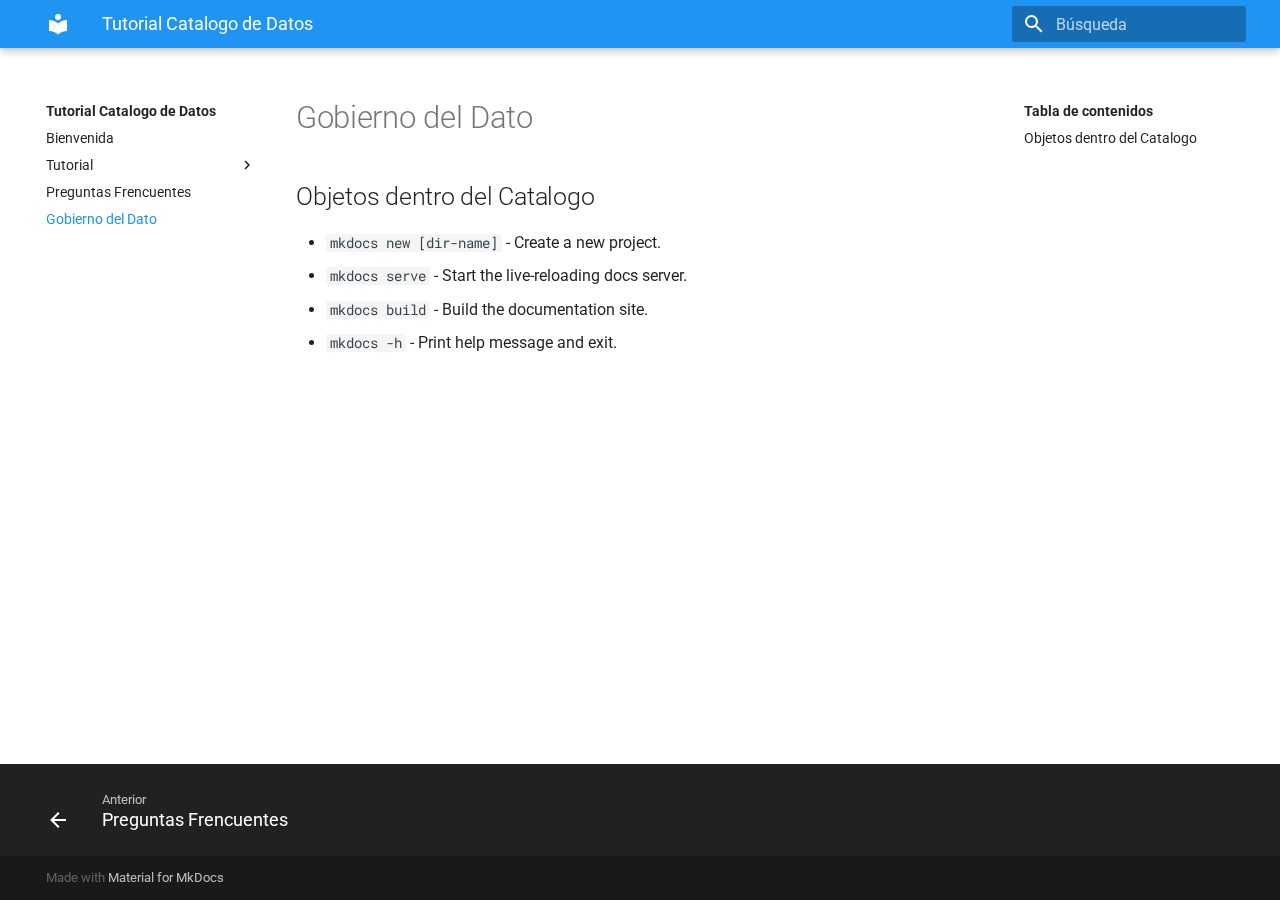
==== dgo/index.html @ dd86d736 "Add files via upload" ====
<!doctype html>
<html lang="es" class="no-js">
  <head>
    
      <meta charset="utf-8">
      <meta name="viewport" content="width=device-width,initial-scale=1">
      
      
      
      <link rel="shortcut icon" href="../assets/images/favicon.png">
      <meta name="generator" content="mkdocs-1.1, mkdocs-material-5.1.1">
    
    
      
        <title>Gobierno del Dato - Tutorial Catalogo de Datos</title>
      
    
    
      <link rel="stylesheet" href="../assets/stylesheets/main.a676eddb.min.css">
      
        <link rel="stylesheet" href="../assets/stylesheets/palette.b302131d.min.css">
      
      
        
        
        <meta name="theme-color" content="#2196f3">
      
    
    
    
      
        <link href="https://fonts.gstatic.com" rel="preconnect" crossorigin>
        <link rel="stylesheet" href="https://fonts.googleapis.com/css?family=Roboto:300,400,400i,700%7CRoboto+Mono&display=fallback">
        <style>body,input{font-family:"Roboto",-apple-system,BlinkMacSystemFont,Helvetica,Arial,sans-serif}code,kbd,pre{font-family:"Roboto Mono",SFMono-Regular,Consolas,Menlo,monospace}</style>
      
    
    
    
    
      
    
    
  </head>
  
  
    
    
    <body dir="" data-md-color-primary="blue" data-md-color-accent="blue-grey">
  
    <input class="md-toggle" data-md-toggle="drawer" type="checkbox" id="__drawer" autocomplete="off">
    <input class="md-toggle" data-md-toggle="search" type="checkbox" id="__search" autocomplete="off">
    <label class="md-overlay" for="__drawer"></label>
    <div data-md-component="skip">
      
        
        <a href="#objetos-dentro-del-catalogo" class="md-skip">
          Saltar a contenido
        </a>
      
    </div>
    <div data-md-component="announce">
      
    </div>
    
      <header class="md-header" data-md-component="header">
  <nav class="md-header-nav md-grid" aria-label="Cabecera">
    <a href=".." title="Tutorial Catalogo de Datos" class="md-header-nav__button md-logo" aria-label="Tutorial Catalogo de Datos">
      
  
  <svg xmlns="http://www.w3.org/2000/svg" viewBox="0 0 24 24"><path d="M12,8A3,3 0 0,0 15,5A3,3 0 0,0 12,2A3,3 0 0,0 9,5A3,3 0 0,0 12,8M12,11.54C9.64,9.35 6.5,8 3,8V19C6.5,19 9.64,20.35 12,22.54C14.36,20.35 17.5,19 21,19V8C17.5,8 14.36,9.35 12,11.54Z" /></svg>

    </a>
    <label class="md-header-nav__button md-icon" for="__drawer">
      <svg xmlns="http://www.w3.org/2000/svg" viewBox="0 0 24 24"><path d="M3,6H21V8H3V6M3,11H21V13H3V11M3,16H21V18H3V16Z" /></svg>
    </label>
    <div class="md-header-nav__title" data-md-component="header-title">
      
        <div class="md-header-nav__ellipsis">
          <span class="md-header-nav__topic md-ellipsis">
            Tutorial Catalogo de Datos
          </span>
          <span class="md-header-nav__topic md-ellipsis">
            
              Gobierno del Dato
            
          </span>
        </div>
      
    </div>
    
      <label class="md-header-nav__button md-icon" for="__search">
        <svg xmlns="http://www.w3.org/2000/svg" viewBox="0 0 24 24"><path d="M9.5,3A6.5,6.5 0 0,1 16,9.5C16,11.11 15.41,12.59 14.44,13.73L14.71,14H15.5L20.5,19L19,20.5L14,15.5V14.71L13.73,14.44C12.59,15.41 11.11,16 9.5,16A6.5,6.5 0 0,1 3,9.5A6.5,6.5 0 0,1 9.5,3M9.5,5C7,5 5,7 5,9.5C5,12 7,14 9.5,14C12,14 14,12 14,9.5C14,7 12,5 9.5,5Z" /></svg>
      </label>
      
<div class="md-search" data-md-component="search" role="dialog">
  <label class="md-search__overlay" for="__search"></label>
  <div class="md-search__inner" role="search">
    <form class="md-search__form" name="search">
      <input type="text" class="md-search__input" name="query" aria-label="Búsqueda" placeholder="Búsqueda" autocapitalize="off" autocorrect="off" autocomplete="off" spellcheck="false" data-md-component="search-query" data-md-state="active">
      <label class="md-search__icon md-icon" for="__search">
        <svg xmlns="http://www.w3.org/2000/svg" viewBox="0 0 24 24"><path d="M9.5,3A6.5,6.5 0 0,1 16,9.5C16,11.11 15.41,12.59 14.44,13.73L14.71,14H15.5L20.5,19L19,20.5L14,15.5V14.71L13.73,14.44C12.59,15.41 11.11,16 9.5,16A6.5,6.5 0 0,1 3,9.5A6.5,6.5 0 0,1 9.5,3M9.5,5C7,5 5,7 5,9.5C5,12 7,14 9.5,14C12,14 14,12 14,9.5C14,7 12,5 9.5,5Z" /></svg>
        <svg xmlns="http://www.w3.org/2000/svg" viewBox="0 0 24 24"><path d="M20,11V13H8L13.5,18.5L12.08,19.92L4.16,12L12.08,4.08L13.5,5.5L8,11H20Z" /></svg>
      </label>
      <button type="reset" class="md-search__icon md-icon" aria-label="Limpiar" data-md-component="search-reset" tabindex="-1">
        <svg xmlns="http://www.w3.org/2000/svg" viewBox="0 0 24 24"><path d="M19,6.41L17.59,5L12,10.59L6.41,5L5,6.41L10.59,12L5,17.59L6.41,19L12,13.41L17.59,19L19,17.59L13.41,12L19,6.41Z" /></svg>
      </button>
    </form>
    <div class="md-search__output">
      <div class="md-search__scrollwrap" data-md-scrollfix>
        <div class="md-search-result" data-md-component="search-result">
          <div class="md-search-result__meta">
            Teclee para comenzar búsqueda
          </div>
          <ol class="md-search-result__list"></ol>
        </div>
      </div>
    </div>
  </div>
</div>
    
    
  </nav>
</header>
    
    <div class="md-container" data-md-component="container">
      
        
      
      
        
      
      <main class="md-main" data-md-component="main">
        <div class="md-main__inner md-grid">
          
            
              <div class="md-sidebar md-sidebar--primary" data-md-component="navigation">
                <div class="md-sidebar__scrollwrap">
                  <div class="md-sidebar__inner">
                    <nav class="md-nav md-nav--primary" aria-label="Navegación" data-md-level="0">
  <label class="md-nav__title" for="__drawer">
    <a href=".." title="Tutorial Catalogo de Datos" class="md-nav__button md-logo" aria-label="Tutorial Catalogo de Datos">
      
  
  <svg xmlns="http://www.w3.org/2000/svg" viewBox="0 0 24 24"><path d="M12,8A3,3 0 0,0 15,5A3,3 0 0,0 12,2A3,3 0 0,0 9,5A3,3 0 0,0 12,8M12,11.54C9.64,9.35 6.5,8 3,8V19C6.5,19 9.64,20.35 12,22.54C14.36,20.35 17.5,19 21,19V8C17.5,8 14.36,9.35 12,11.54Z" /></svg>

    </a>
    Tutorial Catalogo de Datos
  </label>
  
  <ul class="md-nav__list" data-md-scrollfix>
    
      
      
      


  <li class="md-nav__item">
    <a href=".." title="Bienvenida" class="md-nav__link">
      Bienvenida
    </a>
  </li>

    
      
      
      


  <li class="md-nav__item md-nav__item--nested">
    
      <input class="md-nav__toggle md-toggle" data-md-toggle="nav-2" type="checkbox" id="nav-2">
    
    <label class="md-nav__link" for="nav-2">
      Tutorial
      <span class="md-nav__icon md-icon">
        <svg xmlns="http://www.w3.org/2000/svg" viewBox="0 0 24 24"><path d="M8.59,16.58L13.17,12L8.59,7.41L10,6L16,12L10,18L8.59,16.58Z" /></svg>
      </span>
    </label>
    <nav class="md-nav" aria-label="Tutorial" data-md-level="1">
      <label class="md-nav__title" for="nav-2">
        <span class="md-nav__icon md-icon">
          <svg xmlns="http://www.w3.org/2000/svg" viewBox="0 0 24 24"><path d="M20,11V13H8L13.5,18.5L12.08,19.92L4.16,12L12.08,4.08L13.5,5.5L8,11H20Z" /></svg>
        </span>
        Tutorial
      </label>
      <ul class="md-nav__list" data-md-scrollfix>
        
        
          
          
          


  <li class="md-nav__item">
    <a href="../tuto-firts-steps/" title="Primeros Pasos" class="md-nav__link">
      Primeros Pasos
    </a>
  </li>

        
          
          
          


  <li class="md-nav__item">
    <a href="../tuto-searchs/" title="Busqueda" class="md-nav__link">
      Busqueda
    </a>
  </li>

        
          
          
          


  <li class="md-nav__item">
    <a href="../tuto-facets/" title="Objetos" class="md-nav__link">
      Objetos
    </a>
  </li>

        
      </ul>
    </nav>
  </li>

    
      
      
      


  <li class="md-nav__item">
    <a href="../faqs/" title="Preguntas Frencuentes" class="md-nav__link">
      Preguntas Frencuentes
    </a>
  </li>

    
      
      
      

  


  <li class="md-nav__item md-nav__item--active">
    
    <input class="md-nav__toggle md-toggle" data-md-toggle="toc" type="checkbox" id="__toc">
    
    
      <label class="md-nav__link md-nav__link--active" for="__toc">
        Gobierno del Dato
        <span class="md-nav__icon md-icon">
          <svg xmlns="http://www.w3.org/2000/svg" viewBox="0 0 24 24"><path d="M3,9H17V7H3V9M3,13H17V11H3V13M3,17H17V15H3V17M19,17H21V15H19V17M19,7V9H21V7H19M19,13H21V11H19V13Z" /></svg>
        </span>
      </label>
    
    <a href="./" title="Gobierno del Dato" class="md-nav__link md-nav__link--active">
      Gobierno del Dato
    </a>
    
      
<nav class="md-nav md-nav--secondary" aria-label="Tabla de contenidos">
  
  
  
    <label class="md-nav__title" for="__toc">
      <span class="md-nav__icon md-icon">
        <svg xmlns="http://www.w3.org/2000/svg" viewBox="0 0 24 24"><path d="M20,11V13H8L13.5,18.5L12.08,19.92L4.16,12L12.08,4.08L13.5,5.5L8,11H20Z" /></svg>
      </span>
      Tabla de contenidos
    </label>
    <ul class="md-nav__list" data-md-scrollfix>
      
        <li class="md-nav__item">
  <a href="#objetos-dentro-del-catalogo" class="md-nav__link">
    Objetos dentro del Catalogo
  </a>
  
</li>
      
    </ul>
  
</nav>
    
  </li>

    
  </ul>
</nav>
                  </div>
                </div>
              </div>
            
            
              <div class="md-sidebar md-sidebar--secondary" data-md-component="toc">
                <div class="md-sidebar__scrollwrap">
                  <div class="md-sidebar__inner">
                    
<nav class="md-nav md-nav--secondary" aria-label="Tabla de contenidos">
  
  
  
    <label class="md-nav__title" for="__toc">
      <span class="md-nav__icon md-icon">
        <svg xmlns="http://www.w3.org/2000/svg" viewBox="0 0 24 24"><path d="M20,11V13H8L13.5,18.5L12.08,19.92L4.16,12L12.08,4.08L13.5,5.5L8,11H20Z" /></svg>
      </span>
      Tabla de contenidos
    </label>
    <ul class="md-nav__list" data-md-scrollfix>
      
        <li class="md-nav__item">
  <a href="#objetos-dentro-del-catalogo" class="md-nav__link">
    Objetos dentro del Catalogo
  </a>
  
</li>
      
    </ul>
  
</nav>
                  </div>
                </div>
              </div>
            
          
          <div class="md-content">
            <article class="md-content__inner md-typeset">
              
                
                
                  
                
                
                  <h1>Gobierno del Dato</h1>
                
                <h2 id="objetos-dentro-del-catalogo">Objetos dentro del Catalogo</h2>
<ul>
<li><code>mkdocs new [dir-name]</code> - Create a new project.</li>
<li><code>mkdocs serve</code> - Start the live-reloading docs server.</li>
<li><code>mkdocs build</code> - Build the documentation site.</li>
<li><code>mkdocs -h</code> - Print help message and exit.</li>
</ul>
                
              
              
                


              
            </article>
          </div>
        </div>
      </main>
      
        
<footer class="md-footer">
  
    <div class="md-footer-nav">
      <nav class="md-footer-nav__inner md-grid" aria-label="Pie">
        
          <a href="../faqs/" title="Preguntas Frencuentes" class="md-footer-nav__link md-footer-nav__link--prev" rel="prev">
            <div class="md-footer-nav__button md-icon">
              <svg xmlns="http://www.w3.org/2000/svg" viewBox="0 0 24 24"><path d="M20,11V13H8L13.5,18.5L12.08,19.92L4.16,12L12.08,4.08L13.5,5.5L8,11H20Z" /></svg>
            </div>
            <div class="md-footer-nav__title">
              <div class="md-ellipsis">
                <span class="md-footer-nav__direction">
                  Anterior
                </span>
                Preguntas Frencuentes
              </div>
            </div>
          </a>
        
        
      </nav>
    </div>
  
  <div class="md-footer-meta md-typeset">
    <div class="md-footer-meta__inner md-grid">
      <div class="md-footer-copyright">
        
        Made with
        <a href="https://squidfunk.github.io/mkdocs-material/" target="_blank" rel="noopener">
          Material for MkDocs
        </a>
      </div>
      
    </div>
  </div>
</footer>
      
    </div>
    
      <script src="../assets/javascripts/vendor.c51dfa35.min.js"></script>
      <script src="../assets/javascripts/bundle.eaaa3931.min.js"></script><script id="__lang" type="application/json">{"clipboard.copy": "Copiar al portapapeles", "clipboard.copied": "Copiado al portapapeles", "search.config.lang": "es", "search.config.pipeline": "", "search.config.separator": "", "search.result.placeholder": "Teclee para comenzar b\u00fasqueda", "search.result.none": "No se encontraron documentos", "search.result.one": "1 documento encontrado", "search.result.other": "# documentos encontrados"}</script>
      
      <script>
        app = initialize({
          base: "..",
          features: [],
          search: Object.assign({
            worker: "../assets/javascripts/worker/search.58d22e8e.min.js"
          }, typeof search !== "undefined" && search)
        })
      </script>
      
    
  </body>
</html>
---- assets/stylesheets/main.a676eddb.min.css ----
html{box-sizing:border-box}*,*::before,*::after{box-sizing:inherit}html{-webkit-text-size-adjust:none;-moz-text-size-adjust:none;-ms-text-size-adjust:none;text-size-adjust:none}body{margin:0}hr{box-sizing:content-box;overflow:visible}a,button,label,input{-webkit-tap-highlight-color:transparent}a{color:inherit;text-decoration:none}small{font-size:80%}sub,sup{position:relative;font-size:80%;line-height:0;vertical-align:baseline}sub{bottom:-0.25em}sup{top:-0.5em}img{border-style:none}table{border-collapse:separate;border-spacing:0}td,th{font-weight:normal;vertical-align:top}button{margin:0;padding:0;font-size:inherit;background:transparent;border:0}input{border:0;outline:0}:root{--md-default-fg-color: hsla(0, 0%, 0%, 0.87);--md-default-fg-color--light: hsla(0, 0%, 0%, 0.54);--md-default-fg-color--lighter: hsla(0, 0%, 0%, 0.26);--md-default-fg-color--lightest: hsla(0, 0%, 0%, 0.07);--md-default-bg-color: hsla(0, 0%, 100%, 1);--md-default-bg-color--light: hsla(0, 0%, 100%, 0.7);--md-default-bg-color--lighter: hsla(0, 0%, 100%, 0.3);--md-default-bg-color--lightest: hsla(0, 0%, 100%, 0.12);--md-primary-fg-color: hsla(231deg, 48%, 48%, 1);--md-primary-fg-color--light: hsla(230deg, 44%, 64%, 1);--md-primary-fg-color--dark: hsla(232deg, 54%, 41%, 1);--md-primary-bg-color: var(--md-default-bg-color);--md-primary-bg-color--light: var(--md-default-bg-color--light);--md-accent-fg-color: hsla(231deg, 99%, 66%, 1);--md-accent-fg-color--transparent: hsla(231deg, 99%, 66%, 0.1);--md-accent-bg-color: var(--md-default-bg-color);--md-accent-bg-color--light: var(--md-default-bg-color--light);--md-code-bg-color: hsla(0, 0%, 96%, 1);--md-code-fg-color: hsla(200, 18%, 26%, 1)}.md-icon svg{display:block;width:1.2rem;height:1.2rem;margin:0 auto;fill:currentColor}body{-webkit-font-smoothing:antialiased;-moz-osx-font-smoothing:grayscale}body,input{color:var(--md-default-fg-color);-webkit-font-feature-settings:"kern","liga";font-feature-settings:"kern","liga";font-family:-apple-system,BlinkMacSystemFont,Helvetica,Arial,sans-serif}code,pre,kbd{color:var(--md-default-fg-color);-webkit-font-feature-settings:"kern";font-feature-settings:"kern";font-family:SFMono-Regular,Consolas,Menlo,monospace}.md-typeset{font-size:.8rem;line-height:1.6;-webkit-print-color-adjust:exact;color-adjust:exact}.md-typeset p,.md-typeset ul,.md-typeset ol,.md-typeset blockquote{margin:1em 0}.md-typeset h1{margin:0 0 2rem;color:var(--md-default-fg-color--light);font-weight:300;font-size:1.5625rem;line-height:1.3;letter-spacing:-0.01em}.md-typeset h2{margin:2rem 0 .8rem;font-weight:300;font-size:1.25rem;line-height:1.4;letter-spacing:-0.01em}.md-typeset h3{margin:1.6rem 0 .8rem;font-weight:400;font-size:1rem;line-height:1.5;letter-spacing:-0.01em}.md-typeset h2+h3{margin-top:.8rem}.md-typeset h4{margin:.8rem 0;font-weight:700;font-size:.8rem;letter-spacing:-0.01em}.md-typeset h5,.md-typeset h6{margin:.8rem 0;color:var(--md-default-fg-color--light);font-weight:700;font-size:.64rem;letter-spacing:-0.01em}.md-typeset h5{text-transform:uppercase}.md-typeset hr{margin:1.5em 0;border-bottom:.05rem dotted var(--md-default-fg-color--lighter)}.md-typeset a{color:var(--md-primary-fg-color);word-break:break-word}.md-typeset a,.md-typeset a::before{transition:color 125ms}.md-typeset a:focus,.md-typeset a:hover{color:var(--md-accent-fg-color)}.md-typeset code,.md-typeset pre,.md-typeset kbd{color:var(--md-code-fg-color);direction:ltr}.md-typeset code{padding:0 .2941176471em;font-size:.85em;word-break:break-word;background-color:var(--md-code-bg-color);border-radius:.1rem;-webkit-box-decoration-break:clone;box-decoration-break:clone}.md-typeset h1 code,.md-typeset h2 code,.md-typeset h3 code,.md-typeset h4 code,.md-typeset h5 code,.md-typeset h6 code{margin:initial;padding:initial;background-color:transparent;box-shadow:none}.md-typeset a>code{color:currentColor}.md-typeset pre{position:relative;margin:1em 0;line-height:1.4}.md-typeset pre>code{display:block;margin:0;padding:.525rem 1.1764705882em;overflow:auto;word-break:normal;box-shadow:none;-webkit-box-decoration-break:slice;box-decoration-break:slice;touch-action:auto}.md-typeset pre>code::-webkit-scrollbar{width:.2rem;height:.2rem}.md-typeset pre>code::-webkit-scrollbar-thumb{background-color:var(--md-default-fg-color--lighter)}.md-typeset pre>code::-webkit-scrollbar-thumb:hover{background-color:var(--md-accent-fg-color)}.md-typeset kbd{display:inline-block;padding:0 .6666666667em;font-size:.75em;line-height:1.5;vertical-align:text-top;word-break:break-word;border-radius:.1rem;box-shadow:0 .1rem 0 .05rem var(--md-default-fg-color--lighter),0 .1rem 0 var(--md-default-fg-color--lighter),inset 0 -0.1rem .2rem var(--md-default-bg-color)}.md-typeset mark{padding:0 .25em;word-break:break-word;background-color:rgba(255,235,59,.5);border-radius:.1rem;-webkit-box-decoration-break:clone;box-decoration-break:clone}.md-typeset abbr{text-decoration:none;border-bottom:.05rem dotted var(--md-default-fg-color--light);cursor:help}.md-typeset small{opacity:.75}.md-typeset sup,.md-typeset sub{margin-left:.078125em}[dir=rtl] .md-typeset sup,[dir=rtl] .md-typeset sub{margin-right:.078125em;margin-left:initial}.md-typeset blockquote{padding-left:.6rem;color:var(--md-default-fg-color--light);border-left:.2rem solid var(--md-default-fg-color--lighter)}[dir=rtl] .md-typeset blockquote{padding-right:.6rem;padding-left:initial;border-right:.2rem solid var(--md-default-fg-color--lighter);border-left:initial}.md-typeset ul{list-style-type:disc}.md-typeset ul,.md-typeset ol{margin-left:.625em;padding:0}[dir=rtl] .md-typeset ul,[dir=rtl] .md-typeset ol{margin-right:.625em;margin-left:initial}.md-typeset ul ol,.md-typeset ol ol{list-style-type:lower-alpha}.md-typeset ul ol ol,.md-typeset ol ol ol{list-style-type:lower-roman}.md-typeset ul li,.md-typeset ol li{margin-bottom:.5em;margin-left:1.25em}[dir=rtl] .md-typeset ul li,[dir=rtl] .md-typeset ol li{margin-right:1.25em;margin-left:initial}.md-typeset ul li p,.md-typeset ul li blockquote,.md-typeset ol li p,.md-typeset ol li blockquote{margin:.5em 0}.md-typeset ul li:last-child,.md-typeset ol li:last-child{margin-bottom:0}.md-typeset ul li ul,.md-typeset ul li ol,.md-typeset ol li ul,.md-typeset ol li ol{margin:.5em 0 .5em .625em}[dir=rtl] .md-typeset ul li ul,[dir=rtl] .md-typeset ul li ol,[dir=rtl] .md-typeset ol li ul,[dir=rtl] .md-typeset ol li ol{margin-right:.625em;margin-left:initial}.md-typeset dd{margin:1em 0 1em 1.875em}[dir=rtl] .md-typeset dd{margin-right:1.875em;margin-left:initial}.md-typeset iframe,.md-typeset img,.md-typeset svg{max-width:100%}.md-typeset table:not([class]){display:inline-block;max-width:100%;overflow:auto;font-size:.64rem;background:var(--md-default-bg-color);border-radius:.1rem;box-shadow:0 .2rem .5rem rgba(0,0,0,.05),0 0 .05rem rgba(0,0,0,.1);touch-action:auto}.md-typeset table:not([class])+*{margin-top:1.5em}.md-typeset table:not([class]) th:not([align]),.md-typeset table:not([class]) td:not([align]){text-align:left}[dir=rtl] .md-typeset table:not([class]) th:not([align]),[dir=rtl] .md-typeset table:not([class]) td:not([align]){text-align:right}.md-typeset table:not([class]) th{min-width:5rem;padding:.6rem .8rem;color:var(--md-default-bg-color);vertical-align:top;background-color:var(--md-default-fg-color--light)}.md-typeset table:not([class]) td{padding:.6rem .8rem;vertical-align:top;border-top:.05rem solid var(--md-default-fg-color--lightest)}.md-typeset table:not([class]) tr{transition:background-color 125ms}.md-typeset table:not([class]) tr:hover{background-color:rgba(0,0,0,.035);box-shadow:0 .05rem 0 var(--md-default-bg-color) inset}.md-typeset table:not([class]) tr:first-child td{border-top:0}.md-typeset table:not([class]) a{word-break:normal}.md-typeset__scrollwrap{margin:1em -0.8rem;overflow-x:auto;touch-action:auto}.md-typeset__table{display:inline-block;margin-bottom:.5em;padding:0 .8rem}.md-typeset__table table{display:table;width:100%;margin:0;overflow:hidden}html{height:100%;overflow-x:hidden;font-size:125%;background-color:var(--md-default-bg-color)}body{position:relative;display:flex;flex-direction:column;width:100%;min-height:100%;font-size:.5rem}hr{display:block;height:.05rem;padding:0;border:0}.md-grid{max-width:61rem;margin-right:auto;margin-left:auto}.md-container{display:flex;flex-direction:column;flex-grow:1}.md-main{flex-grow:1}.md-main__inner{height:100%;margin-top:1.5rem}.md-ellipsis{display:block;overflow:hidden;white-space:nowrap;text-overflow:ellipsis}.md-toggle{display:none}.md-overlay{position:fixed;top:0;z-index:3;width:0;height:0;background-color:var(--md-default-fg-color--light);opacity:0;transition:width 0ms 250ms,height 0ms 250ms,opacity 250ms}.md-skip{position:fixed;z-index:-1;margin:.5rem;padding:.3rem .5rem;color:var(--md-default-bg-color);font-size:.64rem;background-color:var(--md-default-fg-color);border-radius:.1rem;transform:translateY(0.4rem);opacity:0}.md-skip:focus{z-index:10;transform:translateY(0);opacity:1;transition:transform 250ms cubic-bezier(0.4, 0, 0.2, 1),opacity 175ms 75ms}@page{margin:25mm}.md-announce{overflow:auto;background-color:var(--md-default-fg-color)}.md-announce__inner{margin:.6rem auto;padding:0 .8rem;color:var(--md-default-bg-color);font-size:.7rem}.md-typeset .md-button{display:inline-block;padding:.625em 2em;color:var(--md-primary-fg-color);font-weight:700;border:.1rem solid currentColor;border-radius:.1rem;transition:color 125ms,background-color 125ms,border-color 125ms}.md-typeset .md-button--primary{color:var(--md-primary-bg-color);background-color:var(--md-primary-fg-color);border-color:var(--md-primary-fg-color)}.md-typeset .md-button:focus,.md-typeset .md-button:hover{color:var(--md-accent-bg-color);background-color:var(--md-accent-fg-color);border-color:var(--md-accent-fg-color)}.md-clipboard{position:absolute;top:.4rem;right:.5em;z-index:1;width:1.5em;height:1.5em;color:var(--md-default-fg-color--lightest);border-radius:.1rem;cursor:pointer;transition:color 125ms}.md-clipboard svg{width:1.125em;height:1.125em}pre:hover .md-clipboard{color:var(--md-default-fg-color--light)}pre .md-clipboard:focus,pre .md-clipboard:hover{color:var(--md-accent-fg-color)}.md-content__inner{margin:0 .8rem 1.2rem;padding-top:.6rem}.md-content__inner::before{display:block;height:.4rem;content:""}.md-content__inner>:last-child{margin-bottom:0}.md-content__button{float:right;margin:.4rem 0;margin-left:.4rem;padding:0}[dir=rtl] .md-content__button{float:left;margin-right:.4rem;margin-left:initial}[dir=rtl] .md-content__button svg{transform:scaleX(-1)}.md-typeset .md-content__button{color:var(--md-default-fg-color--lighter)}.md-content__button svg{display:inline;vertical-align:top}.md-dialog{box-shadow:0 2px 2px 0 rgba(0,0,0,.14),0 1px 5px 0 rgba(0,0,0,.12),0 3px 1px -2px rgba(0,0,0,.2);position:fixed;right:.8rem;bottom:.8rem;left:initial;z-index:2;display:block;min-width:11.1rem;padding:.4rem .6rem;color:var(--md-default-bg-color);font-size:.7rem;background:var(--md-default-fg-color);border:none;border-radius:.1rem;transform:translateY(100%);opacity:0;transition:transform 0ms 400ms,opacity 400ms}[dir=rtl] .md-dialog{right:initial;left:.8rem}.md-dialog[data-md-state=open]{transform:translateY(0);opacity:1;transition:transform 400ms cubic-bezier(0.075, 0.85, 0.175, 1),opacity 400ms}.md-header{position:-webkit-sticky;position:sticky;top:0;right:0;left:0;z-index:2;height:2.4rem;color:var(--md-primary-bg-color);background-color:var(--md-primary-fg-color);box-shadow:0 0 .2rem rgba(0,0,0,0),0 .2rem .4rem rgba(0,0,0,0);transition:color 250ms,background-color 250ms}.no-js .md-header{box-shadow:none;transition:none}.md-header[data-md-state=shadow]{box-shadow:0 0 .2rem rgba(0,0,0,.1),0 .2rem .4rem rgba(0,0,0,.2);transition:color 250ms,background-color 250ms,box-shadow 250ms}.md-header-nav{display:flex;padding:0 .2rem}.md-header-nav__button{position:relative;z-index:1;margin:.2rem;padding:.4rem;cursor:pointer;transition:opacity 250ms}[dir=rtl] .md-header-nav__button svg{transform:scaleX(-1)}.md-header-nav__button:focus,.md-header-nav__button:hover{opacity:.7}.md-header-nav__button.md-logo{margin:.2rem;padding:.4rem}.md-header-nav__button.md-logo img,.md-header-nav__button.md-logo svg{display:block;width:1.2rem;height:1.2rem;fill:currentColor}.no-js .md-header-nav__button[for=__search]{display:none}.md-header-nav__topic{position:absolute;width:100%;transition:transform 400ms cubic-bezier(0.1, 0.7, 0.1, 1),opacity 150ms}.md-header-nav__topic+.md-header-nav__topic{z-index:-1;transform:translateX(1.25rem);opacity:0;transition:transform 400ms cubic-bezier(1, 0.7, 0.1, 0.1),opacity 150ms;pointer-events:none}[dir=rtl] .md-header-nav__topic+.md-header-nav__topic{transform:translateX(-1.25rem)}.no-js .md-header-nav__topic{position:initial}.no-js .md-header-nav__topic+.md-header-nav__topic{display:none}.md-header-nav__title{flex-grow:1;padding:0 1rem;font-size:.9rem;line-height:2.4rem}.md-header-nav__title[data-md-state=active] .md-header-nav__topic{z-index:-1;transform:translateX(-1.25rem);opacity:0;transition:transform 400ms cubic-bezier(1, 0.7, 0.1, 0.1),opacity 150ms;pointer-events:none}[dir=rtl] .md-header-nav__title[data-md-state=active] .md-header-nav__topic{transform:translateX(1.25rem)}.md-header-nav__title[data-md-state=active] .md-header-nav__topic+.md-header-nav__topic{z-index:0;transform:translateX(0);opacity:1;transition:transform 400ms cubic-bezier(0.1, 0.7, 0.1, 1),opacity 150ms;pointer-events:initial}.md-header-nav__title>.md-header-nav__ellipsis{position:relative;width:100%;height:100%}.md-header-nav__source{display:none}.md-hero{overflow:hidden;color:var(--md-primary-bg-color);font-size:1rem;background-color:var(--md-primary-fg-color);transition:background 250ms}.md-hero__inner{margin-top:1rem;padding:.8rem .8rem .4rem;transition:transform 400ms cubic-bezier(0.1, 0.7, 0.1, 1),opacity 250ms;transition-delay:100ms}[data-md-state=hidden] .md-hero__inner{transform:translateY(0.625rem);opacity:0;transition:transform 0ms 400ms,opacity 100ms 0ms;pointer-events:none}.md-hero--expand .md-hero__inner{margin-bottom:1.2rem}.md-footer{color:var(--md-default-bg-color);background-color:var(--md-default-fg-color)}.md-footer-nav__inner{padding:.2rem;overflow:auto}.md-footer-nav__link{display:flex;padding-top:1.4rem;padding-bottom:.4rem;transition:opacity 250ms}.md-footer-nav__link:focus,.md-footer-nav__link:hover{opacity:.7}.md-footer-nav__link--prev{float:left;width:25%}[dir=rtl] .md-footer-nav__link--prev{float:right}[dir=rtl] .md-footer-nav__link--prev svg{transform:scaleX(-1)}.md-footer-nav__link--next{float:right;width:75%;text-align:right}[dir=rtl] .md-footer-nav__link--next{float:left;text-align:left}[dir=rtl] .md-footer-nav__link--next svg{transform:scaleX(-1)}.md-footer-nav__title{position:relative;flex-grow:1;max-width:calc(100% - 2.4rem);padding:0 1rem;font-size:.9rem;line-height:2.4rem}.md-footer-nav__button{margin:.2rem;padding:.4rem}.md-footer-nav__direction{position:absolute;right:0;left:0;margin-top:-1rem;padding:0 1rem;color:var(--md-default-bg-color--light);font-size:.64rem}.md-footer-meta{background-color:var(--md-default-fg-color--lighter)}.md-footer-meta__inner{display:flex;flex-wrap:wrap;justify-content:space-between;padding:.2rem}html .md-footer-meta.md-typeset a{color:var(--md-default-bg-color--light)}html .md-footer-meta.md-typeset a:focus,html .md-footer-meta.md-typeset a:hover{color:var(--md-default-bg-color)}.md-footer-copyright{width:100%;margin:auto .6rem;padding:.4rem 0;color:var(--md-default-bg-color--lighter);font-size:.64rem}.md-footer-copyright__highlight{color:var(--md-default-bg-color--light)}.md-footer-social{margin:0 .4rem;padding:.2rem 0 .6rem}.md-footer-social__link{display:inline-block;width:1.6rem;height:1.6rem;text-align:center}.md-footer-social__link::before{line-height:1.9}.md-footer-social__link svg{max-height:.8rem;vertical-align:-25%;fill:currentColor}.md-nav{font-size:.7rem;line-height:1.3}.md-nav__title{display:block;padding:0 .6rem;overflow:hidden;font-weight:700;text-overflow:ellipsis}.md-nav__title .md-nav__button{display:none}.md-nav__title .md-nav__button img{width:100%;height:auto}.md-nav__title .md-nav__button.md-logo img,.md-nav__title .md-nav__button.md-logo svg{display:block;width:2.4rem;height:2.4rem}.md-nav__title .md-nav__button.md-logo svg{fill:currentColor}.md-nav__list{margin:0;padding:0;list-style:none}.md-nav__item{padding:0 .6rem}.md-nav__item:last-child{padding-bottom:.6rem}.md-nav__item .md-nav__item{padding-right:0}[dir=rtl] .md-nav__item .md-nav__item{padding-right:.6rem;padding-left:0}.md-nav__item .md-nav__item:last-child{padding-bottom:0}.md-nav__link{display:block;margin-top:.625em;overflow:hidden;text-overflow:ellipsis;cursor:pointer;transition:color 125ms;scroll-snap-align:start}html .md-nav__link[for=__toc]{display:none}html .md-nav__link[for=__toc]~.md-nav{display:none}.md-nav__link[data-md-state=blur]{color:var(--md-default-fg-color--light)}.md-nav__item .md-nav__link--active{color:var(--md-primary-fg-color)}.md-nav__item--nested>.md-nav__link{color:inherit}.md-nav__link:focus,.md-nav__link:hover{color:var(--md-accent-fg-color)}.md-nav__source{display:none}.md-search{position:relative}.no-js .md-search{display:none}.md-search__overlay{z-index:1;opacity:0}.md-search__inner{-webkit-backface-visibility:hidden;backface-visibility:hidden}.md-search__form{position:relative}.md-search__input{position:relative;z-index:2;padding:0 2.2rem 0 3.6rem;text-overflow:ellipsis}[dir=rtl] .md-search__input{padding:0 3.6rem 0 2.2rem}.md-search__input::-webkit-input-placeholder{-webkit-transition:color 250ms;transition:color 250ms}.md-search__input::-moz-placeholder{-moz-transition:color 250ms;transition:color 250ms}.md-search__input::-ms-input-placeholder{-ms-transition:color 250ms;transition:color 250ms}.md-search__input::placeholder{transition:color 250ms}.md-search__input::-webkit-input-placeholder{color:var(--md-default-fg-color--light)}.md-search__input::-moz-placeholder{color:var(--md-default-fg-color--light)}.md-search__input::-ms-input-placeholder{color:var(--md-default-fg-color--light)}.md-search__input~.md-search__icon,.md-search__input::placeholder{color:var(--md-default-fg-color--light)}.md-search__input::-ms-clear{display:none}.md-search__icon{position:absolute;z-index:2;width:1.2rem;height:1.2rem;cursor:pointer;transition:color 250ms,opacity 250ms}.md-search__icon:hover{opacity:.7}.md-search__icon[for=__search]{top:.3rem;left:.5rem}[dir=rtl] .md-search__icon[for=__search]{right:.5rem;left:initial}[dir=rtl] .md-search__icon[for=__search] svg{transform:scaleX(-1)}.md-search__icon[type=reset]{top:.3rem;right:.5rem;transform:scale(0.75);opacity:0;transition:transform 150ms cubic-bezier(0.1, 0.7, 0.1, 1),opacity 150ms;pointer-events:none}[dir=rtl] .md-search__icon[type=reset]{right:initial;left:.5rem}[data-md-toggle=search]:checked~.md-header .md-search__input:not(:placeholder-shown)~.md-search__icon[type=reset]{transform:scale(1);opacity:1;pointer-events:initial}[data-md-toggle=search]:checked~.md-header .md-search__input:not(:placeholder-shown)~.md-search__icon[type=reset]:hover{opacity:.7}.md-search__output{position:absolute;z-index:1;width:100%;overflow:hidden;border-radius:0 0 .1rem .1rem}.md-search__scrollwrap{height:100%;overflow-y:auto;background-color:var(--md-default-bg-color);box-shadow:inset 0 .05rem 0 var(--md-default-fg-color--lightest);-webkit-backface-visibility:hidden;backface-visibility:hidden;-webkit-scroll-snap-type:y mandatory;-ms-scroll-snap-type:y mandatory;scroll-snap-type:y mandatory;touch-action:pan-y}.md-search-result{color:var(--md-default-fg-color);word-break:break-word}.md-search-result__meta{padding:0 .8rem;color:var(--md-default-fg-color--light);font-size:.64rem;line-height:1.8rem;background-color:var(--md-default-fg-color--lightest);scroll-snap-align:start}.md-search-result__list{margin:0;padding:0;list-style:none;border-top:.05rem solid var(--md-default-fg-color--lightest)}.md-search-result__item{box-shadow:0 -0.05rem 0 var(--md-default-fg-color--lightest)}.md-search-result__link{display:block;outline:0;transition:background 250ms;scroll-snap-align:start}.md-search-result__link:focus,.md-search-result__link:hover{background-color:var(--md-accent-fg-color--transparent)}.md-search-result__link:focus .md-search-result__article::before,.md-search-result__link:hover .md-search-result__article::before{opacity:.7}.md-search-result__link:last-child .md-search-result__teaser{margin-bottom:.6rem}.md-search-result__article{position:relative;padding:0 .8rem;overflow:auto}.md-search-result__article--document .md-search-result__title{margin:.55rem 0;font-weight:400;font-size:.8rem;line-height:1.4}.md-search-result__icon{position:absolute;left:0;margin:.1rem;padding:.4rem;color:var(--md-default-fg-color--light)}[dir=rtl] .md-search-result__icon{right:0;left:initial}[dir=rtl] .md-search-result__icon svg{transform:scaleX(-1)}.md-search-result__title{margin:.5em 0;font-weight:700;font-size:.64rem;line-height:1.4}.md-search-result__teaser{display:-webkit-box;max-height:1.65rem;margin:.5em 0;overflow:hidden;color:var(--md-default-fg-color--light);font-size:.64rem;line-height:1.4;text-overflow:ellipsis;-webkit-box-orient:vertical;-webkit-line-clamp:2}.md-search-result em{font-weight:700;font-style:normal;text-decoration:underline}.md-sidebar{position:absolute;width:12.1rem;padding:1.2rem 0;overflow:hidden}.md-sidebar[data-md-state=lock]{position:fixed;top:2.4rem}.md-sidebar--secondary{display:none}.md-sidebar__scrollwrap{max-height:100%;margin:0 .2rem;overflow-y:auto;-webkit-backface-visibility:hidden;backface-visibility:hidden;-webkit-scroll-snap-type:y mandatory;-ms-scroll-snap-type:y mandatory;scroll-snap-type:y mandatory}.md-sidebar__scrollwrap::-webkit-scrollbar{width:.2rem;height:.2rem}.md-sidebar__scrollwrap::-webkit-scrollbar-thumb{background-color:var(--md-default-fg-color--lighter)}.md-sidebar__scrollwrap::-webkit-scrollbar-thumb:hover{background-color:var(--md-accent-fg-color)}@-webkit-keyframes md-source__facts--done{0%{height:0}100%{height:.65rem}}@keyframes md-source__facts--done{0%{height:0}100%{height:.65rem}}@-webkit-keyframes md-source__fact--done{0%{transform:translateY(100%);opacity:0}50%{opacity:0}100%{transform:translateY(0%);opacity:1}}@keyframes md-source__fact--done{0%{transform:translateY(100%);opacity:0}50%{opacity:0}100%{transform:translateY(0%);opacity:1}}.md-source{display:block;font-size:.65rem;line-height:1.2;white-space:nowrap;-webkit-backface-visibility:hidden;backface-visibility:hidden;transition:opacity 250ms}.md-source:hover{opacity:.7}.md-source__icon{display:inline-block;width:2.4rem;height:2.4rem;vertical-align:middle}.md-source__icon svg{margin-top:.6rem;margin-left:.6rem}[dir=rtl] .md-source__icon svg{margin-right:.6rem;margin-left:initial}.md-source__icon+.md-source__repository{margin-left:-2rem;padding-left:2rem}[dir=rtl] .md-source__icon+.md-source__repository{margin-right:-2rem;margin-left:initial;padding-right:2rem;padding-left:initial}.md-source__repository{display:inline-block;max-width:calc(100% - 1.2rem);margin-left:.6rem;overflow:hidden;font-weight:700;text-overflow:ellipsis;vertical-align:middle}.md-source__facts{margin:0;padding:0;overflow:hidden;font-weight:700;font-size:.55rem;list-style-type:none;opacity:.75}[data-md-state=done] .md-source__facts{-webkit-animation:md-source__facts--done 250ms ease-in;animation:md-source__facts--done 250ms ease-in}.md-source__fact{float:left}[dir=rtl] .md-source__fact{float:right}[data-md-state=done] .md-source__fact{-webkit-animation:md-source__fact--done 400ms ease-out;animation:md-source__fact--done 400ms ease-out}.md-source__fact::before{margin:0 .1rem;content:"·"}.md-source__fact:first-child::before{display:none}.md-tabs{width:100%;overflow:auto;color:var(--md-primary-bg-color);background-color:var(--md-primary-fg-color);transition:background 250ms}.no-js .md-tabs{transition:none}.md-tabs__list{margin:0;margin-left:.2rem;padding:0;white-space:nowrap;list-style:none;contain:content}[dir=rtl] .md-tabs__list{margin-right:.2rem;margin-left:initial}.md-tabs__item{display:inline-block;height:2.4rem;padding-right:.6rem;padding-left:.6rem}.md-tabs__link{display:block;margin-top:.8rem;font-size:.7rem;opacity:.7;transition:transform 400ms cubic-bezier(0.1, 0.7, 0.1, 1),opacity 250ms}.no-js .md-tabs__link{transition:none}.md-tabs__link--active,.md-tabs__link:hover{color:inherit;opacity:1}.md-tabs__item:nth-child(2) .md-tabs__link{transition-delay:20ms}.md-tabs__item:nth-child(3) .md-tabs__link{transition-delay:40ms}.md-tabs__item:nth-child(4) .md-tabs__link{transition-delay:60ms}.md-tabs__item:nth-child(5) .md-tabs__link{transition-delay:80ms}.md-tabs__item:nth-child(6) .md-tabs__link{transition-delay:100ms}.md-tabs__item:nth-child(7) .md-tabs__link{transition-delay:120ms}.md-tabs__item:nth-child(8) .md-tabs__link{transition-delay:140ms}.md-tabs__item:nth-child(9) .md-tabs__link{transition-delay:160ms}.md-tabs__item:nth-child(10) .md-tabs__link{transition-delay:180ms}.md-tabs__item:nth-child(11) .md-tabs__link{transition-delay:200ms}.md-tabs__item:nth-child(12) .md-tabs__link{transition-delay:220ms}.md-tabs__item:nth-child(13) .md-tabs__link{transition-delay:240ms}.md-tabs__item:nth-child(14) .md-tabs__link{transition-delay:260ms}.md-tabs__item:nth-child(15) .md-tabs__link{transition-delay:280ms}.md-tabs__item:nth-child(16) .md-tabs__link{transition-delay:300ms}.md-tabs[data-md-state=hidden]{pointer-events:none}.md-tabs[data-md-state=hidden] .md-tabs__link{transform:translateY(50%);opacity:0;transition:color 250ms,transform 0ms 400ms,opacity 100ms}:root{--md-admonition-icon--note: url("data:image/svg+xml;utf8,<svg xmlns='http://www.w3.org/2000/svg' viewBox='0 0 24 24'><path d='M20.71,7.04C21.1,6.65 21.1,6 20.71,5.63L18.37,3.29C18,2.9 17.35,2.9 16.96,3.29L15.12,5.12L18.87,8.87M3,17.25V21H6.75L17.81,9.93L14.06,6.18L3,17.25Z' /></svg>");--md-admonition-icon--abstract: url("data:image/svg+xml;utf8,<svg xmlns='http://www.w3.org/2000/svg' viewBox='0 0 24 24'><path d='M4,5H20V7H4V5M4,9H20V11H4V9M4,13H20V15H4V13M4,17H14V19H4V17Z' /></svg>");--md-admonition-icon--info: url("data:image/svg+xml;utf8,<svg xmlns='http://www.w3.org/2000/svg' viewBox='0 0 24 24'><path d='M13,9H11V7H13M13,17H11V11H13M12,2A10,10 0 0,0 2,12A10,10 0 0,0 12,22A10,10 0 0,0 22,12A10,10 0 0,0 12,2Z' /></svg>");--md-admonition-icon--tip: url("data:image/svg+xml;utf8,<svg xmlns='http://www.w3.org/2000/svg' viewBox='0 0 24 24'><path d='M17.55,11.2C17.32,10.9 17.05,10.64 16.79,10.38C16.14,9.78 15.39,9.35 14.76,8.72C13.3,7.26 13,4.85 13.91,3C13,3.23 12.16,3.75 11.46,4.32C8.92,6.4 7.92,10.07 9.12,13.22C9.16,13.32 9.2,13.42 9.2,13.55C9.2,13.77 9.05,13.97 8.85,14.05C8.63,14.15 8.39,14.09 8.21,13.93C8.15,13.88 8.11,13.83 8.06,13.76C6.96,12.33 6.78,10.28 7.53,8.64C5.89,10 5,12.3 5.14,14.47C5.18,14.97 5.24,15.47 5.41,15.97C5.55,16.57 5.81,17.17 6.13,17.7C7.17,19.43 9,20.67 10.97,20.92C13.07,21.19 15.32,20.8 16.93,19.32C18.73,17.66 19.38,15 18.43,12.72L18.3,12.46C18.1,12 17.83,11.59 17.5,11.21L17.55,11.2M14.45,17.5C14.17,17.74 13.72,18 13.37,18.1C12.27,18.5 11.17,17.94 10.5,17.28C11.69,17 12.39,16.12 12.59,15.23C12.76,14.43 12.45,13.77 12.32,13C12.2,12.26 12.22,11.63 12.5,10.94C12.67,11.32 12.87,11.7 13.1,12C13.86,13 15.05,13.44 15.3,14.8C15.34,14.94 15.36,15.08 15.36,15.23C15.39,16.05 15.04,16.95 14.44,17.5H14.45Z' /></svg>");--md-admonition-icon--success: url("data:image/svg+xml;utf8,<svg xmlns='http://www.w3.org/2000/svg' viewBox='0 0 24 24'><path d='M12,2A10,10 0 0,1 22,12A10,10 0 0,1 12,22A10,10 0 0,1 2,12A10,10 0 0,1 12,2M11,16.5L18,9.5L16.59,8.09L11,13.67L7.91,10.59L6.5,12L11,16.5Z' /></svg>");--md-admonition-icon--question: url("data:image/svg+xml;utf8,<svg xmlns='http://www.w3.org/2000/svg' viewBox='0 0 24 24'><path d='M15.07,11.25L14.17,12.17C13.45,12.89 13,13.5 13,15H11V14.5C11,13.39 11.45,12.39 12.17,11.67L13.41,10.41C13.78,10.05 14,9.55 14,9C14,7.89 13.1,7 12,7A2,2 0 0,0 10,9H8A4,4 0 0,1 12,5A4,4 0 0,1 16,9C16,9.88 15.64,10.67 15.07,11.25M13,19H11V17H13M12,2A10,10 0 0,0 2,12A10,10 0 0,0 12,22A10,10 0 0,0 22,12C22,6.47 17.5,2 12,2Z' /></svg>");--md-admonition-icon--warning: url("data:image/svg+xml;utf8,<svg xmlns='http://www.w3.org/2000/svg' viewBox='0 0 24 24'><path d='M13,14H11V10H13M13,18H11V16H13M1,21H23L12,2L1,21Z' /></svg>");--md-admonition-icon--failure: url("data:image/svg+xml;utf8,<svg xmlns='http://www.w3.org/2000/svg' viewBox='0 0 24 24'><path d='M12,2C17.53,2 22,6.47 22,12C22,17.53 17.53,22 12,22C6.47,22 2,17.53 2,12C2,6.47 6.47,2 12,2M15.59,7L12,10.59L8.41,7L7,8.41L10.59,12L7,15.59L8.41,17L12,13.41L15.59,17L17,15.59L13.41,12L17,8.41L15.59,7Z' /></svg>");--md-admonition-icon--danger: url("data:image/svg+xml;utf8,<svg xmlns='http://www.w3.org/2000/svg' viewBox='0 0 24 24'><path d='M11.5,20L16.36,10.27H13V4L8,13.73H11.5V20M12,2C14.75,2 17.1,3 19.05,4.95C21,6.9 22,9.25 22,12C22,14.75 21,17.1 19.05,19.05C17.1,21 14.75,22 12,22C9.25,22 6.9,21 4.95,19.05C3,17.1 2,14.75 2,12C2,9.25 3,6.9 4.95,4.95C6.9,3 9.25,2 12,2Z' /></svg>");--md-admonition-icon--bug: url("data:image/svg+xml;utf8,<svg xmlns='http://www.w3.org/2000/svg' viewBox='0 0 24 24'><path d='M14,12H10V10H14M14,16H10V14H14M20,8H17.19C16.74,7.22 16.12,6.55 15.37,6.04L17,4.41L15.59,3L13.42,5.17C12.96,5.06 12.5,5 12,5C11.5,5 11.04,5.06 10.59,5.17L8.41,3L7,4.41L8.62,6.04C7.88,6.55 7.26,7.22 6.81,8H4V10H6.09C6.04,10.33 6,10.66 6,11V12H4V14H6V15C6,15.34 6.04,15.67 6.09,16H4V18H6.81C7.85,19.79 9.78,21 12,21C14.22,21 16.15,19.79 17.19,18H20V16H17.91C17.96,15.67 18,15.34 18,15V14H20V12H18V11C18,10.66 17.96,10.33 17.91,10H20V8Z' /></svg>");--md-admonition-icon--example: url("data:image/svg+xml;utf8,<svg xmlns='http://www.w3.org/2000/svg' viewBox='0 0 24 24'><path d='M7,13V11H21V13H7M7,19V17H21V19H7M7,7V5H21V7H7M3,8V5H2V4H4V8H3M2,17V16H5V20H2V19H4V18.5H3V17.5H4V17H2M4.25,10A0.75,0.75 0 0,1 5,10.75C5,10.95 4.92,11.14 4.79,11.27L3.12,13H5V14H2V13.08L4,11H2V10H4.25Z' /></svg>");--md-admonition-icon--quote: url("data:image/svg+xml;utf8,<svg xmlns='http://www.w3.org/2000/svg' viewBox='0 0 24 24'><path d='M14,17H17L19,13V7H13V13H16M6,17H9L11,13V7H5V13H8L6,17Z' /></svg>")}.md-typeset .admonition,.md-typeset details{margin:1.5625em 0;padding:0 .6rem;overflow:hidden;font-size:.64rem;page-break-inside:avoid;border-left:.2rem solid #448aff;border-radius:.1rem;box-shadow:0 .2rem .5rem rgba(0,0,0,.05),0 0 .05rem rgba(0,0,0,.1)}[dir=rtl] .md-typeset .admonition,[dir=rtl] .md-typeset details{border-right:.2rem solid #448aff;border-left:none}html .md-typeset .admonition>:last-child,html .md-typeset details>:last-child{margin-bottom:.6rem}.md-typeset .admonition .admonition,.md-typeset details .admonition,.md-typeset .admonition details,.md-typeset details details{margin:1em 0}.md-typeset .admonition .md-typeset__scrollwrap,.md-typeset details .md-typeset__scrollwrap{margin:1em -0.6rem}.md-typeset .admonition .md-typeset__table,.md-typeset details .md-typeset__table{padding:0 .6rem}.md-typeset .admonition-title,.md-typeset summary{position:relative;margin:0 -0.6rem;padding:.4rem .6rem .4rem 2rem;font-weight:700;background-color:rgba(68,138,255,.1)}[dir=rtl] .md-typeset .admonition-title,[dir=rtl] .md-typeset summary{padding:.4rem 2rem .4rem .6rem}html .md-typeset .admonition-title:last-child,html .md-typeset summary:last-child{margin-bottom:0}.md-typeset .admonition-title::before,.md-typeset summary::before{position:absolute;left:.6rem;width:1rem;height:1rem;background-color:#448aff;-webkit-mask-image:var(--md-admonition-icon--note);mask-image:var(--md-admonition-icon--note);content:""}[dir=rtl] .md-typeset .admonition-title::before,[dir=rtl] .md-typeset summary::before{right:.6rem;left:initial}.md-typeset .admonition-title code,.md-typeset summary code{margin:initial;padding:initial;color:currentColor;background-color:transparent;border-radius:initial;box-shadow:none}.md-typeset .admonition.note,.md-typeset details.note{border-color:#448aff}.md-typeset .note>.admonition-title,.md-typeset .note>summary{background-color:rgba(68,138,255,.1)}.md-typeset .note>.admonition-title::before,.md-typeset .note>summary::before{background-color:#448aff;-webkit-mask-image:var(--md-admonition-icon--note);mask-image:var(--md-admonition-icon--note)}.md-typeset .admonition.abstract,.md-typeset details.abstract,.md-typeset .admonition.tldr,.md-typeset details.tldr,.md-typeset .admonition.summary,.md-typeset details.summary{border-color:#00b0ff}.md-typeset .abstract>.admonition-title,.md-typeset .abstract>summary,.md-typeset .tldr>.admonition-title,.md-typeset .tldr>summary,.md-typeset .summary>.admonition-title,.md-typeset .summary>summary{background-color:rgba(0,176,255,.1)}.md-typeset .abstract>.admonition-title::before,.md-typeset .abstract>summary::before,.md-typeset .tldr>.admonition-title::before,.md-typeset .tldr>summary::before,.md-typeset .summary>.admonition-title::before,.md-typeset .summary>summary::before{background-color:#00b0ff;-webkit-mask-image:var(--md-admonition-icon--abstract);mask-image:var(--md-admonition-icon--abstract)}.md-typeset .admonition.info,.md-typeset details.info,.md-typeset .admonition.todo,.md-typeset details.todo{border-color:#00b8d4}.md-typeset .info>.admonition-title,.md-typeset .info>summary,.md-typeset .todo>.admonition-title,.md-typeset .todo>summary{background-color:rgba(0,184,212,.1)}.md-typeset .info>.admonition-title::before,.md-typeset .info>summary::before,.md-typeset .todo>.admonition-title::before,.md-typeset .todo>summary::before{background-color:#00b8d4;-webkit-mask-image:var(--md-admonition-icon--info);mask-image:var(--md-admonition-icon--info)}.md-typeset .admonition.tip,.md-typeset details.tip,.md-typeset .admonition.important,.md-typeset details.important,.md-typeset .admonition.hint,.md-typeset details.hint{border-color:#00bfa5}.md-typeset .tip>.admonition-title,.md-typeset .tip>summary,.md-typeset .important>.admonition-title,.md-typeset .important>summary,.md-typeset .hint>.admonition-title,.md-typeset .hint>summary{background-color:rgba(0,191,165,.1)}.md-typeset .tip>.admonition-title::before,.md-typeset .tip>summary::before,.md-typeset .important>.admonition-title::before,.md-typeset .important>summary::before,.md-typeset .hint>.admonition-title::before,.md-typeset .hint>summary::before{background-color:#00bfa5;-webkit-mask-image:var(--md-admonition-icon--tip);mask-image:var(--md-admonition-icon--tip)}.md-typeset .admonition.success,.md-typeset details.success,.md-typeset .admonition.done,.md-typeset details.done,.md-typeset .admonition.check,.md-typeset details.check{border-color:#00c853}.md-typeset .success>.admonition-title,.md-typeset .success>summary,.md-typeset .done>.admonition-title,.md-typeset .done>summary,.md-typeset .check>.admonition-title,.md-typeset .check>summary{background-color:rgba(0,200,83,.1)}.md-typeset .success>.admonition-title::before,.md-typeset .success>summary::before,.md-typeset .done>.admonition-title::before,.md-typeset .done>summary::before,.md-typeset .check>.admonition-title::before,.md-typeset .check>summary::before{background-color:#00c853;-webkit-mask-image:var(--md-admonition-icon--success);mask-image:var(--md-admonition-icon--success)}.md-typeset .admonition.question,.md-typeset details.question,.md-typeset .admonition.faq,.md-typeset details.faq,.md-typeset .admonition.help,.md-typeset details.help{border-color:#64dd17}.md-typeset .question>.admonition-title,.md-typeset .question>summary,.md-typeset .faq>.admonition-title,.md-typeset .faq>summary,.md-typeset .help>.admonition-title,.md-typeset .help>summary{background-color:rgba(100,221,23,.1)}.md-typeset .question>.admonition-title::before,.md-typeset .question>summary::before,.md-typeset .faq>.admonition-title::before,.md-typeset .faq>summary::before,.md-typeset .help>.admonition-title::before,.md-typeset .help>summary::before{background-color:#64dd17;-webkit-mask-image:var(--md-admonition-icon--question);mask-image:var(--md-admonition-icon--question)}.md-typeset .admonition.warning,.md-typeset details.warning,.md-typeset .admonition.attention,.md-typeset details.attention,.md-typeset .admonition.caution,.md-typeset details.caution{border-color:#ff9100}.md-typeset .warning>.admonition-title,.md-typeset .warning>summary,.md-typeset .attention>.admonition-title,.md-typeset .attention>summary,.md-typeset .caution>.admonition-title,.md-typeset .caution>summary{background-color:rgba(255,145,0,.1)}.md-typeset .warning>.admonition-title::before,.md-typeset .warning>summary::before,.md-typeset .attention>.admonition-title::before,.md-typeset .attention>summary::before,.md-typeset .caution>.admonition-title::before,.md-typeset .caution>summary::before{background-color:#ff9100;-webkit-mask-image:var(--md-admonition-icon--warning);mask-image:var(--md-admonition-icon--warning)}.md-typeset .admonition.failure,.md-typeset details.failure,.md-typeset .admonition.missing,.md-typeset details.missing,.md-typeset .admonition.fail,.md-typeset details.fail{border-color:#ff5252}.md-typeset .failure>.admonition-title,.md-typeset .failure>summary,.md-typeset .missing>.admonition-title,.md-typeset .missing>summary,.md-typeset .fail>.admonition-title,.md-typeset .fail>summary{background-color:rgba(255,82,82,.1)}.md-typeset .failure>.admonition-title::before,.md-typeset .failure>summary::before,.md-typeset .missing>.admonition-title::before,.md-typeset .missing>summary::before,.md-typeset .fail>.admonition-title::before,.md-typeset .fail>summary::before{background-color:#ff5252;-webkit-mask-image:var(--md-admonition-icon--failure);mask-image:var(--md-admonition-icon--failure)}.md-typeset .admonition.danger,.md-typeset details.danger,.md-typeset .admonition.error,.md-typeset details.error{border-color:#ff1744}.md-typeset .danger>.admonition-title,.md-typeset .danger>summary,.md-typeset .error>.admonition-title,.md-typeset .error>summary{background-color:rgba(255,23,68,.1)}.md-typeset .danger>.admonition-title::before,.md-typeset .danger>summary::before,.md-typeset .error>.admonition-title::before,.md-typeset .error>summary::before{background-color:#ff1744;-webkit-mask-image:var(--md-admonition-icon--danger);mask-image:var(--md-admonition-icon--danger)}.md-typeset .admonition.bug,.md-typeset details.bug{border-color:#f50057}.md-typeset .bug>.admonition-title,.md-typeset .bug>summary{background-color:rgba(245,0,87,.1)}.md-typeset .bug>.admonition-title::before,.md-typeset .bug>summary::before{background-color:#f50057;-webkit-mask-image:var(--md-admonition-icon--bug);mask-image:var(--md-admonition-icon--bug)}.md-typeset .admonition.example,.md-typeset details.example{border-color:#651fff}.md-typeset .example>.admonition-title,.md-typeset .example>summary{background-color:rgba(101,31,255,.1)}.md-typeset .example>.admonition-title::before,.md-typeset .example>summary::before{background-color:#651fff;-webkit-mask-image:var(--md-admonition-icon--example);mask-image:var(--md-admonition-icon--example)}.md-typeset .admonition.quote,.md-typeset details.quote,.md-typeset .admonition.cite,.md-typeset details.cite{border-color:#9e9e9e}.md-typeset .quote>.admonition-title,.md-typeset .quote>summary,.md-typeset .cite>.admonition-title,.md-typeset .cite>summary{background-color:rgba(158,158,158,.1)}.md-typeset .quote>.admonition-title::before,.md-typeset .quote>summary::before,.md-typeset .cite>.admonition-title::before,.md-typeset .cite>summary::before{background-color:#9e9e9e;-webkit-mask-image:var(--md-admonition-icon--quote);mask-image:var(--md-admonition-icon--quote)}.codehilite .o,.highlight .o{color:inherit}.codehilite .ow,.highlight .ow{color:inherit}.codehilite .ge,.highlight .ge{color:#000}.codehilite .gr,.highlight .gr{color:#a00}.codehilite .gh,.highlight .gh{color:#999}.codehilite .go,.highlight .go{color:#888}.codehilite .gp,.highlight .gp{color:#555}.codehilite .gs,.highlight .gs{color:inherit}.codehilite .gu,.highlight .gu{color:#aaa}.codehilite .gt,.highlight .gt{color:#a00}.codehilite .gd,.highlight .gd{background-color:#fdd}.codehilite .gi,.highlight .gi{background-color:#dfd}.codehilite .k,.highlight .k{color:#3b78e7}.codehilite .kc,.highlight .kc{color:#a71d5d}.codehilite .kd,.highlight .kd{color:#3b78e7}.codehilite .kn,.highlight .kn{color:#3b78e7}.codehilite .kp,.highlight .kp{color:#a71d5d}.codehilite .kr,.highlight .kr{color:#3e61a2}.codehilite .kt,.highlight .kt{color:#3e61a2}.codehilite .c,.highlight .c{color:#999}.codehilite .cm,.highlight .cm{color:#999}.codehilite .cp,.highlight .cp{color:#666}.codehilite .c1,.highlight .c1{color:#999}.codehilite .ch,.highlight .ch{color:#999}.codehilite .cs,.highlight .cs{color:#999}.codehilite .na,.highlight .na{color:#c2185b}.codehilite .nb,.highlight .nb{color:#c2185b}.codehilite .bp,.highlight .bp{color:#3e61a2}.codehilite .nc,.highlight .nc{color:#c2185b}.codehilite .no,.highlight .no{color:#3e61a2}.codehilite .nd,.highlight .nd{color:#666}.codehilite .ni,.highlight .ni{color:#666}.codehilite .ne,.highlight .ne{color:#c2185b}.codehilite .nf,.highlight .nf{color:#c2185b}.codehilite .nl,.highlight .nl{color:#3b5179}.codehilite .nn,.highlight .nn{color:#ec407a}.codehilite .nt,.highlight .nt{color:#3b78e7}.codehilite .nv,.highlight .nv{color:#3e61a2}.codehilite .vc,.highlight .vc{color:#3e61a2}.codehilite .vg,.highlight .vg{color:#3e61a2}.codehilite .vi,.highlight .vi{color:#3e61a2}.codehilite .nx,.highlight .nx{color:#ec407a}.codehilite .m,.highlight .m{color:#e74c3c}.codehilite .mf,.highlight .mf{color:#e74c3c}.codehilite .mh,.highlight .mh{color:#e74c3c}.codehilite .mi,.highlight .mi{color:#e74c3c}.codehilite .il,.highlight .il{color:#e74c3c}.codehilite .mo,.highlight .mo{color:#e74c3c}.codehilite .s,.highlight .s{color:#0d904f}.codehilite .sb,.highlight .sb{color:#0d904f}.codehilite .sc,.highlight .sc{color:#0d904f}.codehilite .sd,.highlight .sd{color:#999}.codehilite .s2,.highlight .s2{color:#0d904f}.codehilite .se,.highlight .se{color:#183691}.codehilite .sh,.highlight .sh{color:#183691}.codehilite .si,.highlight .si{color:#183691}.codehilite .sx,.highlight .sx{color:#183691}.codehilite .sr,.highlight .sr{color:#009926}.codehilite .s1,.highlight .s1{color:#0d904f}.codehilite .ss,.highlight .ss{color:#0d904f}.codehilite .err,.highlight .err{color:#a61717}.codehilite .w,.highlight .w{color:transparent}.codehilite .hll,.highlight .hll{display:block;margin:0 -1.1764705882em;padding:0 1.1764705882em;background-color:rgba(255,235,59,.5)}.codehilitetable,.highlighttable{display:block;overflow:hidden}.codehilitetable tbody,.highlighttable tbody,.codehilitetable td,.highlighttable td{display:block;padding:0}.codehilitetable tr,.highlighttable tr{display:flex}.codehilitetable pre,.highlighttable pre{margin:0}.codehilitetable .linenos,.highlighttable .linenos{padding:.525rem 1.1764705882em;padding-right:0;font-size:.85em;background-color:var(--md-code-bg-color);-webkit-user-select:none;-moz-user-select:none;-ms-user-select:none;user-select:none}.codehilitetable .linenodiv,.highlighttable .linenodiv{padding-right:.5882352941em;box-shadow:inset -0.05rem 0 var(--md-default-fg-color--lightest)}.codehilitetable .linenodiv pre,.highlighttable .linenodiv pre{color:var(--md-default-fg-color--lighter);text-align:right}.codehilitetable .code,.highlighttable .code{flex:1;overflow:hidden}.md-typeset .codehilitetable,.md-typeset .highlighttable{margin:1em 0;direction:ltr;border-radius:.1rem}.md-typeset .codehilitetable code,.md-typeset .highlighttable code{border-radius:0}:root{--md-footnotes-icon: url("data:image/svg+xml;utf8,<svg xmlns='http://www.w3.org/2000/svg' viewBox='0 0 24 24'><path d='M19,7V11H5.83L9.41,7.41L8,6L2,12L8,18L9.41,16.58L5.83,13H21V7H19Z' /></svg>")}.md-typeset [id^="fnref:"]{display:inline-block}.md-typeset [id^="fnref:"]:target{margin-top:-3.8rem;padding-top:3.8rem;pointer-events:none}.md-typeset [id^="fn:"]::before{display:none;height:0;content:""}.md-typeset [id^="fn:"]:target::before{display:block;margin-top:-3.5rem;padding-top:3.5rem;pointer-events:none}.md-typeset .footnote{color:var(--md-default-fg-color--light);font-size:.64rem}.md-typeset .footnote ol{margin-left:0}.md-typeset .footnote li{transition:color 125ms}.md-typeset .footnote li:target{color:var(--md-default-fg-color)}.md-typeset .footnote li :first-child{margin-top:0}.md-typeset .footnote li:hover .footnote-backref,.md-typeset .footnote li:target .footnote-backref{transform:translateX(0);opacity:1}.md-typeset .footnote li:hover .footnote-backref:hover{color:var(--md-accent-fg-color)}.md-typeset .footnote-ref{display:inline-block;pointer-events:initial}.md-typeset .footnote-backref{display:inline-block;color:var(--md-primary-fg-color);font-size:0;vertical-align:text-bottom;transform:translateX(0.25rem);opacity:0;transition:color 250ms,transform 250ms 250ms,opacity 125ms 250ms}[dir=rtl] .md-typeset .footnote-backref{transform:translateX(-0.25rem)}.md-typeset .footnote-backref::before{display:inline-block;width:.8rem;height:.8rem;background-color:currentColor;-webkit-mask-image:var(--md-footnotes-icon);mask-image:var(--md-footnotes-icon);content:""}[dir=rtl] .md-typeset .footnote-backref::before svg{transform:scaleX(-1)}.md-typeset .headerlink{display:inline-block;margin-left:.5rem;visibility:hidden;opacity:0;transition:color 250ms,visibility 0ms 500ms,opacity 125ms}[dir=rtl] .md-typeset .headerlink{margin-right:.5rem;margin-left:initial}html body .md-typeset .headerlink{color:var(--md-default-fg-color--lighter)}.md-typeset :hover>.headerlink,.md-typeset :target>.headerlink,.md-typeset .headerlink:focus{visibility:visible;opacity:1;transition:color 250ms,visibility 0ms,opacity 125ms}.md-typeset :target>.headerlink,.md-typeset .headerlink:focus,.md-typeset .headerlink:hover{color:var(--md-accent-fg-color)}.md-typeset h3[id]::before,.md-typeset h2[id]::before,.md-typeset h1[id]::before{display:block;margin-top:-0.4rem;padding-top:.4rem;content:""}.md-typeset h3[id]:target::before,.md-typeset h2[id]:target::before,.md-typeset h1[id]:target::before{margin-top:-3.4rem;padding-top:3.4rem}.md-typeset h4[id]::before{display:block;margin-top:-0.45rem;padding-top:.45rem;content:""}.md-typeset h4[id]:target::before{margin-top:-3.45rem;padding-top:3.45rem}.md-typeset h6[id]::before,.md-typeset h5[id]::before{display:block;margin-top:-0.6rem;padding-top:.6rem;content:""}.md-typeset h6[id]:target::before,.md-typeset h5[id]:target::before{margin-top:-3.6rem;padding-top:3.6rem}.md-typeset .MJXc-display{margin:.75em 0;padding:.75em 0;overflow:auto;touch-action:auto}.md-typeset .MathJax_CHTML{outline:0}.md-typeset del.critic,.md-typeset ins.critic,.md-typeset .critic.comment{padding:0 .25em;border-radius:.1rem;-webkit-box-decoration-break:clone;box-decoration-break:clone}.md-typeset del.critic{background-color:#fdd}.md-typeset ins.critic{background-color:#dfd}.md-typeset .critic.comment{color:#999}.md-typeset .critic.comment::before{content:"/* "}.md-typeset .critic.comment::after{content:" */"}.md-typeset .critic.block{display:block;margin:1em 0;padding-right:.8rem;padding-left:.8rem;overflow:auto;box-shadow:none}.md-typeset .critic.block :first-child{margin-top:.5em}.md-typeset .critic.block :last-child{margin-bottom:.5em}:root{--md-details-icon: url("data:image/svg+xml;utf8,<svg xmlns='http://www.w3.org/2000/svg' viewBox='0 0 24 24'><path d='M8.59,16.58L13.17,12L8.59,7.41L10,6L16,12L10,18L8.59,16.58Z' /></svg>")}.md-typeset details{display:block;padding-top:0;overflow:visible}.md-typeset details[open]>summary::after{transform:rotate(90deg)}.md-typeset details:not([open]){padding-bottom:0}.md-typeset details:not([open])>summary{border-bottom-right-radius:.1rem}.md-typeset details::after{display:table;content:""}.md-typeset summary{display:block;min-height:1rem;padding:.4rem 1.8rem .4rem 2rem;border-top-right-radius:.1rem;cursor:pointer}[dir=rtl] .md-typeset summary{padding:.4rem 2rem .4rem 1.8rem}.md-typeset summary::-webkit-details-marker{display:none}.md-typeset summary::after{position:absolute;top:.4rem;right:.4rem;width:1rem;height:1rem;background-color:currentColor;-webkit-mask-image:var(--md-details-icon);mask-image:var(--md-details-icon);transform:rotate(0deg);transition:transform 250ms;content:""}[dir=rtl] .md-typeset summary::after{right:initial;left:.4rem;transform:rotate(180deg)}.md-typeset img.emojione,.md-typeset img.twemoji,.md-typeset img.gemoji{width:1.125em;vertical-align:-15%}.md-typeset span.twemoji{display:inline-block;height:1.125em;vertical-align:text-top}.md-typeset span.twemoji svg{width:1.125em;fill:currentColor}.highlight [data-linenos]::before{position:-webkit-sticky;position:sticky;left:-1.1764705882em;float:left;margin-right:1.1764705882em;margin-left:-1.1764705882em;padding-left:1.1764705882em;color:var(--md-default-fg-color--lighter);background-color:var(--md-code-bg-color);box-shadow:inset -0.05rem 0 var(--md-default-fg-color--lightest);content:attr(data-linenos);-webkit-user-select:none;-moz-user-select:none;-ms-user-select:none;user-select:none}.md-typeset .tabbed-content{display:none;order:99;width:100%;box-shadow:0 -0.05rem var(--md-default-fg-color--lightest)}.md-typeset .tabbed-content>.codehilite:only-child pre,.md-typeset .tabbed-content>.codehilitetable:only-child,.md-typeset .tabbed-content>.highlight:only-child pre,.md-typeset .tabbed-content>.highlighttable:only-child{margin:0}.md-typeset .tabbed-content>.codehilite:only-child pre>code,.md-typeset .tabbed-content>.codehilitetable:only-child>code,.md-typeset .tabbed-content>.highlight:only-child pre>code,.md-typeset .tabbed-content>.highlighttable:only-child>code{border-top-left-radius:0;border-top-right-radius:0}.md-typeset .tabbed-content>.tabbed-set{margin:0}.md-typeset .tabbed-set{position:relative;display:flex;flex-wrap:wrap;margin:1em 0;border-radius:.1rem}.md-typeset .tabbed-set>input{display:none}.md-typeset .tabbed-set>input:checked+label{color:var(--md-accent-fg-color);border-color:var(--md-accent-fg-color)}.md-typeset .tabbed-set>input:checked+label+.tabbed-content{display:block}.md-typeset .tabbed-set>label{z-index:1;width:auto;padding:.6rem 1.25em .5rem;color:var(--md-default-fg-color--light);font-weight:700;font-size:.64rem;border-bottom:.1rem solid transparent;cursor:pointer;transition:color 125ms}html .md-typeset .tabbed-set>label:hover{color:var(--md-accent-fg-color)}:root{--md-tasklist-icon: url("data:image/svg+xml;utf8,<svg xmlns='http://www.w3.org/2000/svg' viewBox='0 0 24 24'><path d='M12,2A10,10 0 0,0 2,12A10,10 0 0,0 12,22A10,10 0 0,0 22,12A10,10 0 0,0 12,2Z' /></svg>");--md-tasklist-icon--checked: url("data:image/svg+xml;utf8,<svg xmlns='http://www.w3.org/2000/svg' viewBox='0 0 24 24'><path d='M12,2A10,10 0 0,1 22,12A10,10 0 0,1 12,22A10,10 0 0,1 2,12A10,10 0 0,1 12,2M11,16.5L18,9.5L16.59,8.09L11,13.67L7.91,10.59L6.5,12L11,16.5Z' /></svg>")}.md-typeset .task-list-item{position:relative;list-style-type:none}.md-typeset .task-list-item [type=checkbox]{position:absolute;top:.45em;left:-2em}[dir=rtl] .md-typeset .task-list-item [type=checkbox]{right:-2em;left:initial}.md-typeset .task-list-control .task-list-indicator::before{position:absolute;top:.15em;left:-1.5em;width:1.25em;height:1.25em;background-color:var(--md-default-fg-color--lightest);-webkit-mask-image:var(--md-tasklist-icon);mask-image:var(--md-tasklist-icon);content:""}[dir=rtl] .md-typeset .task-list-control .task-list-indicator::before{right:-1.5em;left:initial}.md-typeset .task-list-control [type=checkbox]:checked+.task-list-indicator::before{background-color:#00e676;-webkit-mask-image:var(--md-tasklist-icon--checked);mask-image:var(--md-tasklist-icon--checked)}.md-typeset .task-list-control [type=checkbox]{z-index:-1;opacity:0}@media print{.md-typeset code,.md-typeset pre,.md-typeset kbd{white-space:pre-wrap}body{display:block}.md-container{display:block}.md-clipboard{display:none}.md-content__button{display:none}.md-dialog{display:none}.md-header{display:none}.md-footer{display:none}.md-sidebar{display:none}.md-tabs{display:none}.md-typeset .admonition,.md-typeset details{box-shadow:none}.md-typeset .footnote-backref{color:var(--md-primary-fg-color);transform:translateX(0);opacity:1}.md-typeset .headerlink{display:none}}@media screen and (max-width: 44.9375em){.md-typeset>pre{margin:1em -0.8rem}.md-typeset>pre code{border-radius:0}.md-footer-nav__link--prev .md-footer-nav__title{display:none}.md-search-result__teaser{max-height:2.5rem;-webkit-line-clamp:3}.md-typeset>.codehilite,.md-typeset>.highlight{margin:1em -0.8rem}.md-typeset>.codehilite .hll,.md-typeset>.highlight .hll{margin:0 -0.8rem;padding:0 .8rem}.md-typeset>.codehilite code,.md-typeset>.highlight code{border-radius:0}.md-typeset>.codehilitetable,.md-typeset>.highlighttable{margin:1em -0.8rem;border-radius:0}.md-typeset>.codehilitetable .hll,.md-typeset>.highlighttable .hll{margin:0 -0.8rem;padding:0 .8rem}.md-typeset>p>.MJXc-display{margin:.75em -0.8rem;padding:.25em .8rem}}@media screen and (min-width: 100em){html{font-size:137.5%}}@media screen and (min-width: 125em){html{font-size:150%}}@media screen and (max-width: 59.9375em){body[data-md-state=lock]{position:fixed}html .md-nav__link[for=__toc]{display:block;padding-right:2.4rem}html .md-nav__link[for=__toc]+.md-nav__link{display:none}html .md-nav__link[for=__toc]~.md-nav{display:flex}html [dir=rtl] .md-nav__link{padding-right:.8rem;padding-left:2.4rem}.md-nav__source{display:block;padding:0 .2rem;color:var(--md-primary-bg-color);background-color:var(--md-primary-fg-color--dark)}.md-search__overlay{position:absolute;top:.2rem;left:-2.2rem;width:2rem;height:2rem;overflow:hidden;background-color:var(--md-default-bg-color);border-radius:1rem;transform-origin:center;transition:transform 300ms 100ms,opacity 200ms 200ms;pointer-events:none}[dir=rtl] .md-search__overlay{right:-2.2rem;left:initial}[data-md-toggle=search]:checked~.md-header .md-search__overlay{opacity:1;transition:transform 400ms,opacity 100ms}.md-search__inner{position:fixed;top:0;left:100%;z-index:2;width:100%;height:100%;transform:translateX(5%);opacity:0;transition:right 0ms 300ms,left 0ms 300ms,transform 150ms 150ms cubic-bezier(0.4, 0, 0.2, 1),opacity 150ms 150ms}[data-md-toggle=search]:checked~.md-header .md-search__inner{left:0;transform:translateX(0);opacity:1;transition:right 0ms 0ms,left 0ms 0ms,transform 150ms 150ms cubic-bezier(0.1, 0.7, 0.1, 1),opacity 150ms 150ms}[dir=rtl] [data-md-toggle=search]:checked~.md-header .md-search__inner{right:0;left:initial}html [dir=rtl] .md-search__inner{right:100%;left:initial;transform:translateX(-5%)}.md-search__input{width:100%;height:2.4rem;font-size:.9rem}.md-search__icon[for=__search]{top:.6rem;left:.8rem}[dir=rtl] .md-search__icon[for=__search]{right:.8rem;left:initial}.md-search__icon[for=__search] svg:first-child{display:none}.md-search__icon[type=reset]{top:.6rem;right:.8rem}[dir=rtl] .md-search__icon[type=reset]{right:initial;left:.8rem}.md-search__output{top:2.4rem;bottom:0}.md-search-result__icon{display:none}}@media screen and (max-width: 76.1875em){[data-md-toggle=drawer]:checked~.md-overlay{width:100%;height:100%;opacity:1;transition:width 0ms,height 0ms,opacity 250ms}.md-header-nav__button.md-logo{display:none}.md-hero__inner{margin-top:2.4rem;margin-bottom:1.2rem}.md-nav{background-color:var(--md-default-bg-color)}.md-nav--primary,.md-nav--primary .md-nav{position:absolute;top:0;right:0;left:0;z-index:1;display:flex;flex-direction:column;height:100%}.md-nav--primary .md-nav__title,.md-nav--primary .md-nav__item{font-size:.8rem;line-height:1.5}.md-nav--primary .md-nav__title{position:relative;height:5.6rem;padding:3rem .8rem .2rem;color:var(--md-default-fg-color--light);font-weight:400;line-height:2.4rem;white-space:nowrap;background-color:var(--md-default-fg-color--lightest);cursor:pointer}.md-nav--primary .md-nav__title .md-nav__icon{position:absolute;top:.4rem;left:.4rem;display:block;width:1.2rem;height:1.2rem;margin:.2rem}[dir=rtl] .md-nav--primary .md-nav__title .md-nav__icon{right:.4rem;left:initial}.md-nav--primary .md-nav__title~.md-nav__list{overflow-y:auto;background-color:var(--md-default-bg-color);box-shadow:inset 0 .05rem 0 var(--md-default-fg-color--lightest);-webkit-scroll-snap-type:y mandatory;-ms-scroll-snap-type:y mandatory;scroll-snap-type:y mandatory;touch-action:pan-y}.md-nav--primary .md-nav__title~.md-nav__list>.md-nav__item:first-child{border-top:0}.md-nav--primary .md-nav__title[for=__drawer]{position:relative;color:var(--md-primary-bg-color);background-color:var(--md-primary-fg-color)}.md-nav--primary .md-nav__title[for=__drawer] .md-nav__button{position:absolute;top:.2rem;left:.2rem;display:block;margin:.2rem;padding:.4rem;font-size:2.4rem}html [dir=rtl] .md-nav--primary .md-nav__title[for=__drawer] .md-nav__button{right:.2rem;left:initial}.md-nav--primary .md-nav__list{flex:1}.md-nav--primary .md-nav__item{padding:0;border-top:.05rem solid var(--md-default-fg-color--lightest)}[dir=rtl] .md-nav--primary .md-nav__item{padding:0}.md-nav--primary .md-nav__item--nested>.md-nav__link{padding-right:2.4rem}[dir=rtl] .md-nav--primary .md-nav__item--nested>.md-nav__link{padding-right:.8rem;padding-left:2.4rem}.md-nav--primary .md-nav__item--active>.md-nav__link{color:var(--md-primary-fg-color)}.md-nav--primary .md-nav__item--active>.md-nav__link:focus,.md-nav--primary .md-nav__item--active>.md-nav__link:hover{color:var(--md-accent-fg-color)}.md-nav--primary .md-nav__link{position:relative;margin-top:0;padding:.6rem .8rem}.md-nav--primary .md-nav__link .md-nav__icon{position:absolute;top:50%;right:.6rem;margin-top:-0.6rem;color:inherit;font-size:1.2rem}[dir=rtl] .md-nav--primary .md-nav__link .md-nav__icon{right:initial;left:.6rem}[dir=rtl] .md-nav--primary .md-nav__icon svg{transform:scale(-1)}.md-nav--primary .md-nav--secondary .md-nav__link{position:static}.md-nav--primary .md-nav--secondary .md-nav{position:static;background-color:transparent}.md-nav--primary .md-nav--secondary .md-nav .md-nav__link{padding-left:1.4rem}[dir=rtl] .md-nav--primary .md-nav--secondary .md-nav .md-nav__link{padding-right:1.4rem;padding-left:initial}.md-nav--primary .md-nav--secondary .md-nav .md-nav .md-nav__link{padding-left:2rem}[dir=rtl] .md-nav--primary .md-nav--secondary .md-nav .md-nav .md-nav__link{padding-right:2rem;padding-left:initial}.md-nav--primary .md-nav--secondary .md-nav .md-nav .md-nav .md-nav__link{padding-left:2.6rem}[dir=rtl] .md-nav--primary .md-nav--secondary .md-nav .md-nav .md-nav .md-nav__link{padding-right:2.6rem;padding-left:initial}.md-nav--primary .md-nav--secondary .md-nav .md-nav .md-nav .md-nav .md-nav__link{padding-left:3.2rem}[dir=rtl] .md-nav--primary .md-nav--secondary .md-nav .md-nav .md-nav .md-nav .md-nav__link{padding-right:3.2rem;padding-left:initial}.md-nav__toggle~.md-nav{display:flex;transform:translateX(100%);opacity:0;transition:transform 250ms cubic-bezier(0.8, 0, 0.6, 1),opacity 125ms 50ms}[dir=rtl] .md-nav__toggle~.md-nav{transform:translateX(-100%)}.md-nav__toggle:checked~.md-nav{transform:translateX(0);opacity:1;transition:transform 250ms cubic-bezier(0.4, 0, 0.2, 1),opacity 125ms 125ms}.md-nav__toggle:checked~.md-nav>.md-nav__list{-webkit-backface-visibility:hidden;backface-visibility:hidden}.md-sidebar--primary{position:fixed;top:0;left:-12.1rem;z-index:3;width:12.1rem;height:100%;background-color:var(--md-default-bg-color);transform:translateX(0);transition:transform 250ms cubic-bezier(0.4, 0, 0.2, 1),box-shadow 250ms}[dir=rtl] .md-sidebar--primary{right:-12.1rem;left:initial}[data-md-toggle=drawer]:checked~.md-container .md-sidebar--primary{box-shadow:0 8px 10px 1px rgba(0,0,0,.14),0 3px 14px 2px rgba(0,0,0,.12),0 5px 5px -3px rgba(0,0,0,.4);transform:translateX(12.1rem)}[dir=rtl] [data-md-toggle=drawer]:checked~.md-container .md-sidebar--primary{transform:translateX(-12.1rem)}.md-sidebar--primary .md-sidebar__scrollwrap{overflow:hidden}.md-sidebar--primary .md-sidebar__scrollwrap{position:absolute;top:0;right:0;bottom:0;left:0;margin:0;-webkit-scroll-snap-type:none;-ms-scroll-snap-type:none;scroll-snap-type:none}.md-tabs{display:none}}@media screen and (min-width: 60em){.md-content{margin-right:12.1rem}[dir=rtl] .md-content{margin-right:initial;margin-left:12.1rem}.md-header-nav__button[for=__search]{display:none}.md-header-nav__source{display:block;width:11.7rem;max-width:11.7rem;margin-left:1rem}[dir=rtl] .md-header-nav__source{margin-right:1rem;margin-left:initial}.md-nav--secondary .md-nav__title[for=__toc]{scroll-snap-align:start}.md-nav--secondary .md-nav__title .md-nav__icon{display:none}.md-search{padding:.2rem 0}.md-search__overlay{position:fixed;top:0;left:0;width:0;height:0;background-color:var(--md-default-fg-color--light);cursor:pointer;transition:width 0ms 250ms,height 0ms 250ms,opacity 250ms}[dir=rtl] .md-search__overlay{right:0;left:initial}[data-md-toggle=search]:checked~.md-header .md-search__overlay{width:100%;height:100%;opacity:1;transition:width 0ms,height 0ms,opacity 250ms}.md-search__inner{position:relative;float:right;width:11.7rem;padding:.1rem 0;transition:width 250ms cubic-bezier(0.1, 0.7, 0.1, 1)}[dir=rtl] .md-search__inner{float:left}.md-search__form{border-radius:.1rem}.md-search__input{width:100%;height:1.8rem;padding-left:2.2rem;color:inherit;font-size:.8rem;background-color:var(--md-default-fg-color--lighter);border-radius:.1rem;transition:color 250ms,background-color 250ms}[dir=rtl] .md-search__input{padding-right:2.2rem}.md-search__input+.md-search__icon{color:var(--md-primary-bg-color)}.md-search__input::-webkit-input-placeholder{color:var(--md-primary-bg-color--light)}.md-search__input::-moz-placeholder{color:var(--md-primary-bg-color--light)}.md-search__input::-ms-input-placeholder{color:var(--md-primary-bg-color--light)}.md-search__input::placeholder{color:var(--md-primary-bg-color--light)}.md-search__input:hover{background-color:var(--md-default-bg-color--lightest)}[data-md-toggle=search]:checked~.md-header .md-search__input{color:var(--md-default-fg-color);text-overflow:clip;background-color:var(--md-default-bg-color);border-radius:.1rem .1rem 0 0}[data-md-toggle=search]:checked~.md-header .md-search__input::-webkit-input-placeholder{color:var(--md-default-fg-color--light)}[data-md-toggle=search]:checked~.md-header .md-search__input::-moz-placeholder{color:var(--md-default-fg-color--light)}[data-md-toggle=search]:checked~.md-header .md-search__input::-ms-input-placeholder{color:var(--md-default-fg-color--light)}[data-md-toggle=search]:checked~.md-header .md-search__input+.md-search__icon,[data-md-toggle=search]:checked~.md-header .md-search__input::placeholder{color:var(--md-default-fg-color--light)}.md-search__icon[for=__search]{pointer-events:none}.md-search__icon[for=__search] svg:last-child{display:none}.md-search__output{top:1.9rem;opacity:0;transition:opacity 400ms}[data-md-toggle=search]:checked~.md-header .md-search__output{box-shadow:0 6px 10px 0 rgba(0,0,0,.14),0 1px 18px 0 rgba(0,0,0,.12),0 3px 5px -1px rgba(0,0,0,.4);opacity:1}.md-search__scrollwrap{max-height:0}[data-md-toggle=search]:checked~.md-header .md-search__scrollwrap{max-height:75vh}.md-search__scrollwrap::-webkit-scrollbar{width:.2rem;height:.2rem}.md-search__scrollwrap::-webkit-scrollbar-thumb{background-color:var(--md-default-fg-color--lighter)}.md-search__scrollwrap::-webkit-scrollbar-thumb:hover{background-color:var(--md-accent-fg-color)}.md-search-result__meta{padding-left:2.2rem}[dir=rtl] .md-search-result__meta{padding-right:2.2rem;padding-left:initial}.md-search-result__article{padding-left:2.2rem}[dir=rtl] .md-search-result__article{padding-right:2.2rem;padding-left:.8rem}.md-sidebar--secondary{display:block;margin-left:calc(100% - 12.1rem)}[dir=rtl] .md-sidebar--secondary{margin-right:calc(100% - 12.1rem);margin-left:initial}.md-sidebar--secondary .md-sidebar__scrollwrap{touch-action:pan-y}}@media screen and (min-width: 76.25em){.md-content{margin-left:12.1rem}[dir=rtl] .md-content{margin-right:12.1rem}.md-content__inner{margin-right:1.2rem;margin-left:1.2rem}.md-header-nav__button[for=__drawer]{display:none}.md-header-nav__source{margin-left:1.4rem}[dir=rtl] .md-header-nav__source{margin-right:1.4rem}.md-nav{transition:max-height 250ms cubic-bezier(0.86, 0, 0.07, 1)}.md-nav--primary .md-nav__title[for=__drawer]{scroll-snap-align:start}.md-nav--primary .md-nav__title .md-nav__icon{display:none}.md-nav__toggle~.md-nav{display:none}.md-nav__toggle:checked~.md-nav{display:block}.md-nav__item--nested>.md-nav>.md-nav__title{display:none}.md-nav__icon{float:right;height:.9rem;transition:transform 250ms}[dir=rtl] .md-nav__icon{float:left;transform:rotate(180deg)}.md-nav__icon svg{display:inline-block;width:.9rem;height:.9rem;vertical-align:-0.1rem}.md-nav__item--nested .md-nav__toggle:checked~.md-nav__link .md-nav__icon{transform:rotate(90deg)}[data-md-toggle=search]:checked~.md-header .md-search__inner{width:34.4rem}.md-search__scrollwrap{width:34.4rem}.md-sidebar--secondary{margin-left:48.9rem}[dir=rtl] .md-sidebar--secondary{margin-right:48.9rem;margin-left:initial}.md-tabs~.md-main .md-nav--primary>.md-nav__list>.md-nav__item--nested{display:none}.md-tabs--active~.md-main .md-nav--primary .md-nav__title{display:block;padding:0 .6rem;pointer-events:none;scroll-snap-align:start}.md-tabs--active~.md-main .md-nav--primary .md-nav__title[for=__drawer]{display:none}.md-tabs--active~.md-main .md-nav--primary>.md-nav__list>.md-nav__item{display:none}.md-tabs--active~.md-main .md-nav--primary>.md-nav__list>.md-nav__item--active{display:block;padding:0}.md-tabs--active~.md-main .md-nav--primary>.md-nav__list>.md-nav__item--active>.md-nav__link{display:none}.md-tabs--active~.md-main .md-nav[data-md-level="1"]>.md-nav__list>.md-nav__item{padding:0 .6rem}.md-tabs--active~.md-main .md-nav[data-md-level="1"] .md-nav .md-nav__title{display:none}}@media screen and (min-width: 45em){.md-footer-nav__link{width:50%}.md-footer-copyright{width:auto}.md-footer-social{padding:.6rem 0}}@media screen and (max-width: 29.9375em){[data-md-toggle=search]:checked~.md-header .md-search__overlay{transform:scale(45)}}@media screen and (min-width: 30em)and (max-width: 44.9375em){[data-md-toggle=search]:checked~.md-header .md-search__overlay{transform:scale(60)}}@media screen and (min-width: 45em)and (max-width: 59.9375em){[data-md-toggle=search]:checked~.md-header .md-search__overlay{transform:scale(75)}}@media screen and (min-width: 60em)and (max-width: 76.1875em){[data-md-toggle=search]:checked~.md-header .md-search__inner{width:23.4rem}.md-search__scrollwrap{width:23.4rem}.md-search-result__teaser{max-height:2.5rem;-webkit-line-clamp:3}}@media(-webkit-max-device-pixel-ratio: 1), (max-resolution: 1dppx){.md-search__scrollwrap{transform:translateZ(0)}}

/*# sourceMappingURL=main.a676eddb.min.css.map*/
---- assets/stylesheets/palette.b302131d.min.css ----
[data-md-color-primary=red]{--md-primary-fg-color: hsla(1deg, 83%, 63%, 1);--md-primary-fg-color--light: hsla(0deg, 73%, 77%, 1);--md-primary-fg-color--dark: hsla(1deg, 77%, 55%, 1);--md-primary-bg-color: var(--md-default-bg-color);--md-primary-bg-color--light: var(--md-default-bg-color--light)}[data-md-color-primary=pink]{--md-primary-fg-color: hsla(340deg, 82%, 52%, 1);--md-primary-fg-color--light: hsla(340deg, 82%, 76%, 1);--md-primary-fg-color--dark: hsla(336deg, 78%, 43%, 1);--md-primary-bg-color: var(--md-default-bg-color);--md-primary-bg-color--light: var(--md-default-bg-color--light)}[data-md-color-primary=purple]{--md-primary-fg-color: hsla(291deg, 47%, 51%, 1);--md-primary-fg-color--light: hsla(291deg, 47%, 71%, 1);--md-primary-fg-color--dark: hsla(287deg, 65%, 40%, 1);--md-primary-bg-color: var(--md-default-bg-color);--md-primary-bg-color--light: var(--md-default-bg-color--light)}[data-md-color-primary=deep-purple]{--md-primary-fg-color: hsla(262deg, 47%, 55%, 1);--md-primary-fg-color--light: hsla(261deg, 46%, 74%, 1);--md-primary-fg-color--dark: hsla(262deg, 52%, 47%, 1);--md-primary-bg-color: var(--md-default-bg-color);--md-primary-bg-color--light: var(--md-default-bg-color--light)}[data-md-color-primary=indigo]{--md-primary-fg-color: hsla(231deg, 48%, 48%, 1);--md-primary-fg-color--light: hsla(231deg, 44%, 74%, 1);--md-primary-fg-color--dark: hsla(232deg, 54%, 41%, 1);--md-primary-bg-color: var(--md-default-bg-color);--md-primary-bg-color--light: var(--md-default-bg-color--light)}[data-md-color-primary=blue]{--md-primary-fg-color: hsla(207deg, 90%, 54%, 1);--md-primary-fg-color--light: hsla(207deg, 90%, 77%, 1);--md-primary-fg-color--dark: hsla(210deg, 79%, 46%, 1);--md-primary-bg-color: var(--md-default-bg-color);--md-primary-bg-color--light: var(--md-default-bg-color--light)}[data-md-color-primary=light-blue]{--md-primary-fg-color: hsla(199deg, 98%, 48%, 1);--md-primary-fg-color--light: hsla(199deg, 92%, 74%, 1);--md-primary-fg-color--dark: hsla(201deg, 98%, 41%, 1);--md-primary-bg-color: var(--md-default-bg-color);--md-primary-bg-color--light: var(--md-default-bg-color--light)}[data-md-color-primary=cyan]{--md-primary-fg-color: hsla(187deg, 100%, 42%, 1);--md-primary-fg-color--light: hsla(187deg, 72%, 71%, 1);--md-primary-fg-color--dark: hsla(186deg, 100%, 33%, 1);--md-primary-bg-color: var(--md-default-bg-color);--md-primary-bg-color--light: var(--md-default-bg-color--light)}[data-md-color-primary=teal]{--md-primary-fg-color: hsla(174deg, 100%, 29%, 1);--md-primary-fg-color--light: hsla(174deg, 42%, 65%, 1);--md-primary-fg-color--dark: hsla(173deg, 100%, 24%, 1);--md-primary-bg-color: var(--md-default-bg-color);--md-primary-bg-color--light: var(--md-default-bg-color--light)}[data-md-color-primary=green]{--md-primary-fg-color: hsla(122deg, 39%, 49%, 1);--md-primary-fg-color--light: hsla(122deg, 37%, 74%, 1);--md-primary-fg-color--dark: hsla(123deg, 43%, 39%, 1);--md-primary-bg-color: var(--md-default-bg-color);--md-primary-bg-color--light: var(--md-default-bg-color--light)}[data-md-color-primary=light-green]{--md-primary-fg-color: hsla(88deg, 50%, 53%, 1);--md-primary-fg-color--light: hsla(88deg, 50%, 76%, 1);--md-primary-fg-color--dark: hsla(92deg, 48%, 42%, 1);--md-primary-bg-color: var(--md-default-bg-color);--md-primary-bg-color--light: var(--md-default-bg-color--light)}[data-md-color-primary=lime]{--md-primary-fg-color: hsla(66deg, 70%, 54%, 1);--md-primary-fg-color--light: hsla(66deg, 71%, 77%, 1);--md-primary-fg-color--dark: hsla(62deg, 61%, 44%, 1);--md-primary-bg-color: var(--md-default-fg-color);--md-primary-bg-color--light: var(--md-default-fg-color--light)}[data-md-color-primary=yellow]{--md-primary-fg-color: hsla(54deg, 100%, 62%, 1);--md-primary-fg-color--light: hsla(54deg, 100%, 81%, 1);--md-primary-fg-color--dark: hsla(43deg, 96%, 58%, 1);--md-primary-bg-color: var(--md-default-fg-color);--md-primary-bg-color--light: var(--md-default-fg-color--light)}[data-md-color-primary=amber]{--md-primary-fg-color: hsla(45deg, 100%, 51%, 1);--md-primary-fg-color--light: hsla(45deg, 100%, 75%, 1);--md-primary-fg-color--dark: hsla(38deg, 100%, 50%, 1);--md-primary-bg-color: var(--md-default-fg-color);--md-primary-bg-color--light: var(--md-default-fg-color--light)}[data-md-color-primary=orange]{--md-primary-fg-color: hsla(36deg, 100%, 57%, 1);--md-primary-fg-color--light: hsla(36deg, 100%, 75%, 1);--md-primary-fg-color--dark: hsla(33deg, 100%, 49%, 1);--md-primary-bg-color: var(--md-default-fg-color);--md-primary-bg-color--light: var(--md-default-fg-color--light)}[data-md-color-primary=deep-orange]{--md-primary-fg-color: hsla(14deg, 100%, 63%, 1);--md-primary-fg-color--light: hsla(14deg, 100%, 78%, 1);--md-primary-fg-color--dark: hsla(14deg, 91%, 54%, 1);--md-primary-bg-color: var(--md-default-bg-color);--md-primary-bg-color--light: var(--md-default-bg-color--light)}[data-md-color-primary=brown]{--md-primary-fg-color: hsla(16deg, 25%, 38%, 1);--md-primary-fg-color--light: hsla(15deg, 15%, 69%, 1);--md-primary-fg-color--dark: hsla(14deg, 26%, 29%, 1);--md-primary-bg-color: var(--md-default-bg-color);--md-primary-bg-color--light: var(--md-default-bg-color--light)}[data-md-color-primary=grey]{--md-primary-fg-color: hsla(0deg, 0%, 46%, 1);--md-primary-fg-color--light: hsla(0deg, 0%, 93%, 1);--md-primary-fg-color--dark: hsla(0deg, 0%, 38%, 1);--md-primary-bg-color: var(--md-default-bg-color);--md-primary-bg-color--light: var(--md-default-bg-color--light)}[data-md-color-primary=blue-grey]{--md-primary-fg-color: hsla(199deg, 18%, 40%, 1);--md-primary-fg-color--light: hsla(200deg, 15%, 73%, 1);--md-primary-fg-color--dark: hsla(199deg, 18%, 33%, 1);--md-primary-bg-color: var(--md-default-bg-color);--md-primary-bg-color--light: var(--md-default-bg-color--light)}[data-md-color-primary=white]{--md-primary-fg-color: hsla(231deg, 48%, 48%, 1);--md-primary-fg-color--light: hsla(230deg, 44%, 64%, 1);--md-primary-fg-color--dark: hsla(232deg, 54%, 41%, 1);--md-primary-bg-color: var(--md-default-bg-color);--md-primary-bg-color--light: var(--md-default-bg-color--light)}[data-md-color-primary=white] .md-header{color:var(--md-default-fg-color);background-color:var(--md-default-bg-color)}[data-md-color-primary=white] .md-hero{color:var(--md-default-fg-color);background-color:var(--md-default-bg-color)}[data-md-color-primary=white] .md-hero--expand{border-bottom:.05rem solid var(--md-default-fg-color--lightest)}[data-md-color-primary=black]{--md-primary-fg-color: hsla(231deg, 48%, 48%, 1);--md-primary-fg-color--light: hsla(230deg, 44%, 64%, 1);--md-primary-fg-color--dark: hsla(232deg, 54%, 41%, 1);--md-primary-bg-color: var(--md-default-bg-color);--md-primary-bg-color--light: var(--md-default-bg-color--light)}[data-md-color-primary=black] .md-header{background-color:#000}[data-md-color-primary=black] .md-hero{background-color:#000}[data-md-color-accent=red]{--md-accent-fg-color: hsla(348deg, 100%, 55%, 1);--md-accent-fg-color--transparent: hsla(348deg, 100%, 55%, 0.1);--md-accent-bg-color: var(--md-default-bg-color);--md-accent-bg-color--light: var(--md-default-bg-color--light)}[data-md-color-accent=pink]{--md-accent-fg-color: hsla(339deg, 100%, 48%, 1);--md-accent-fg-color--transparent: hsla(339deg, 100%, 48%, 0.1);--md-accent-bg-color: var(--md-default-bg-color);--md-accent-bg-color--light: var(--md-default-bg-color--light)}[data-md-color-accent=purple]{--md-accent-fg-color: hsla(291deg, 96%, 62%, 1);--md-accent-fg-color--transparent: hsla(291deg, 96%, 62%, 0.1);--md-accent-bg-color: var(--md-default-bg-color);--md-accent-bg-color--light: var(--md-default-bg-color--light)}[data-md-color-accent=deep-purple]{--md-accent-fg-color: hsla(256deg, 100%, 65%, 1);--md-accent-fg-color--transparent: hsla(256deg, 100%, 65%, 0.1);--md-accent-bg-color: var(--md-default-bg-color);--md-accent-bg-color--light: var(--md-default-bg-color--light)}[data-md-color-accent=indigo]{--md-accent-fg-color: hsla(231deg, 99%, 66%, 1);--md-accent-fg-color--transparent: hsla(231deg, 99%, 66%, 0.1);--md-accent-bg-color: var(--md-default-bg-color);--md-accent-bg-color--light: var(--md-default-bg-color--light)}[data-md-color-accent=blue]{--md-accent-fg-color: hsla(218deg, 100%, 63%, 1);--md-accent-fg-color--transparent: hsla(218deg, 100%, 63%, 0.1);--md-accent-bg-color: var(--md-default-bg-color);--md-accent-bg-color--light: var(--md-default-bg-color--light)}[data-md-color-accent=light-blue]{--md-accent-fg-color: hsla(203deg, 100%, 46%, 1);--md-accent-fg-color--transparent: hsla(203deg, 100%, 46%, 0.1);--md-accent-bg-color: var(--md-default-bg-color);--md-accent-bg-color--light: var(--md-default-bg-color--light)}[data-md-color-accent=cyan]{--md-accent-fg-color: hsla(188deg, 100%, 42%, 1);--md-accent-fg-color--transparent: hsla(188deg, 100%, 42%, 0.1);--md-accent-bg-color: var(--md-default-bg-color);--md-accent-bg-color--light: var(--md-default-bg-color--light)}[data-md-color-accent=teal]{--md-accent-fg-color: hsla(172deg, 100%, 37%, 1);--md-accent-fg-color--transparent: hsla(172deg, 100%, 37%, 0.1);--md-accent-bg-color: var(--md-default-bg-color);--md-accent-bg-color--light: var(--md-default-bg-color--light)}[data-md-color-accent=green]{--md-accent-fg-color: hsla(145deg, 100%, 39%, 1);--md-accent-fg-color--transparent: hsla(145deg, 100%, 39%, 0.1);--md-accent-bg-color: var(--md-default-bg-color);--md-accent-bg-color--light: var(--md-default-bg-color--light)}[data-md-color-accent=light-green]{--md-accent-fg-color: hsla(97deg, 81%, 48%, 1);--md-accent-fg-color--transparent: hsla(97deg, 81%, 48%, 0.1);--md-accent-bg-color: var(--md-default-bg-color);--md-accent-bg-color--light: var(--md-default-bg-color--light)}[data-md-color-accent=lime]{--md-accent-fg-color: hsla(75deg, 100%, 46%, 1);--md-accent-fg-color--transparent: hsla(75deg, 100%, 46%, 0.1);--md-accent-bg-color: var(--md-default-fg-color);--md-accent-bg-color--light: var(--md-default-fg-color--light)}[data-md-color-accent=yellow]{--md-accent-fg-color: hsla(50deg, 100%, 50%, 1);--md-accent-fg-color--transparent: hsla(50deg, 100%, 50%, 0.1);--md-accent-bg-color: var(--md-default-fg-color);--md-accent-bg-color--light: var(--md-default-fg-color--light)}[data-md-color-accent=amber]{--md-accent-fg-color: hsla(40deg, 100%, 50%, 1);--md-accent-fg-color--transparent: hsla(40deg, 100%, 50%, 0.1);--md-accent-bg-color: var(--md-default-fg-color);--md-accent-bg-color--light: var(--md-default-fg-color--light)}[data-md-color-accent=orange]{--md-accent-fg-color: hsla(34deg, 100%, 50%, 1);--md-accent-fg-color--transparent: hsla(34deg, 100%, 50%, 0.1);--md-accent-bg-color: var(--md-default-fg-color);--md-accent-bg-color--light: var(--md-default-fg-color--light)}[data-md-color-accent=deep-orange]{--md-accent-fg-color: hsla(14deg, 100%, 63%, 1);--md-accent-fg-color--transparent: hsla(14deg, 100%, 63%, 0.1);--md-accent-bg-color: var(--md-default-bg-color);--md-accent-bg-color--light: var(--md-default-bg-color--light)}@media screen and (max-width: 59.9375em){[data-md-color-primary=white] .md-nav__source{color:var(--md-default-fg-color);background-color:var(--md-default-fg-color--lightest)}[data-md-color-primary=black] .md-nav__source{background-color:var(--md-default-fg-color)}}@media screen and (min-width: 60em){[data-md-color-primary=white] .md-search__input{background-color:var(--md-default-fg-color--lightest)}[data-md-color-primary=white] .md-search__input+.md-search__icon{color:var(--md-default-fg-color)}[data-md-color-primary=white] .md-search__input::-webkit-input-placeholder{color:var(--md-default-fg-color--light)}[data-md-color-primary=white] .md-search__input::-moz-placeholder{color:var(--md-default-fg-color--light)}[data-md-color-primary=white] .md-search__input::-ms-input-placeholder{color:var(--md-default-fg-color--light)}[data-md-color-primary=white] .md-search__input::placeholder{color:var(--md-default-fg-color--light)}[data-md-color-primary=white] .md-search__input:hover{background-color:var(--md-default-fg-color--lighter)}[data-md-color-primary=black] .md-search__input{background-color:var(--md-default-bg-color--lighter)}[data-md-color-primary=black] .md-search__input:hover{background-color:var(--md-default-bg-color--lightest)}}@media screen and (max-width: 76.1875em){html [data-md-color-primary=white] .md-nav--primary .md-nav__title[for=__drawer]{color:var(--md-default-fg-color);background-color:var(--md-default-bg-color)}[data-md-color-primary=white] .md-hero{border-bottom:.05rem solid var(--md-default-fg-color--lightest)}html [data-md-color-primary=black] .md-nav--primary .md-nav__title[for=__drawer]{background-color:#000}}@media screen and (min-width: 76.25em){[data-md-color-primary=white] .md-tabs{color:var(--md-default-fg-color);background-color:var(--md-default-bg-color);border-bottom:.05rem solid var(--md-default-fg-color--lightest)}[data-md-color-primary=black] .md-tabs{background-color:#000}}

/*# sourceMappingURL=palette.b302131d.min.css.map*/
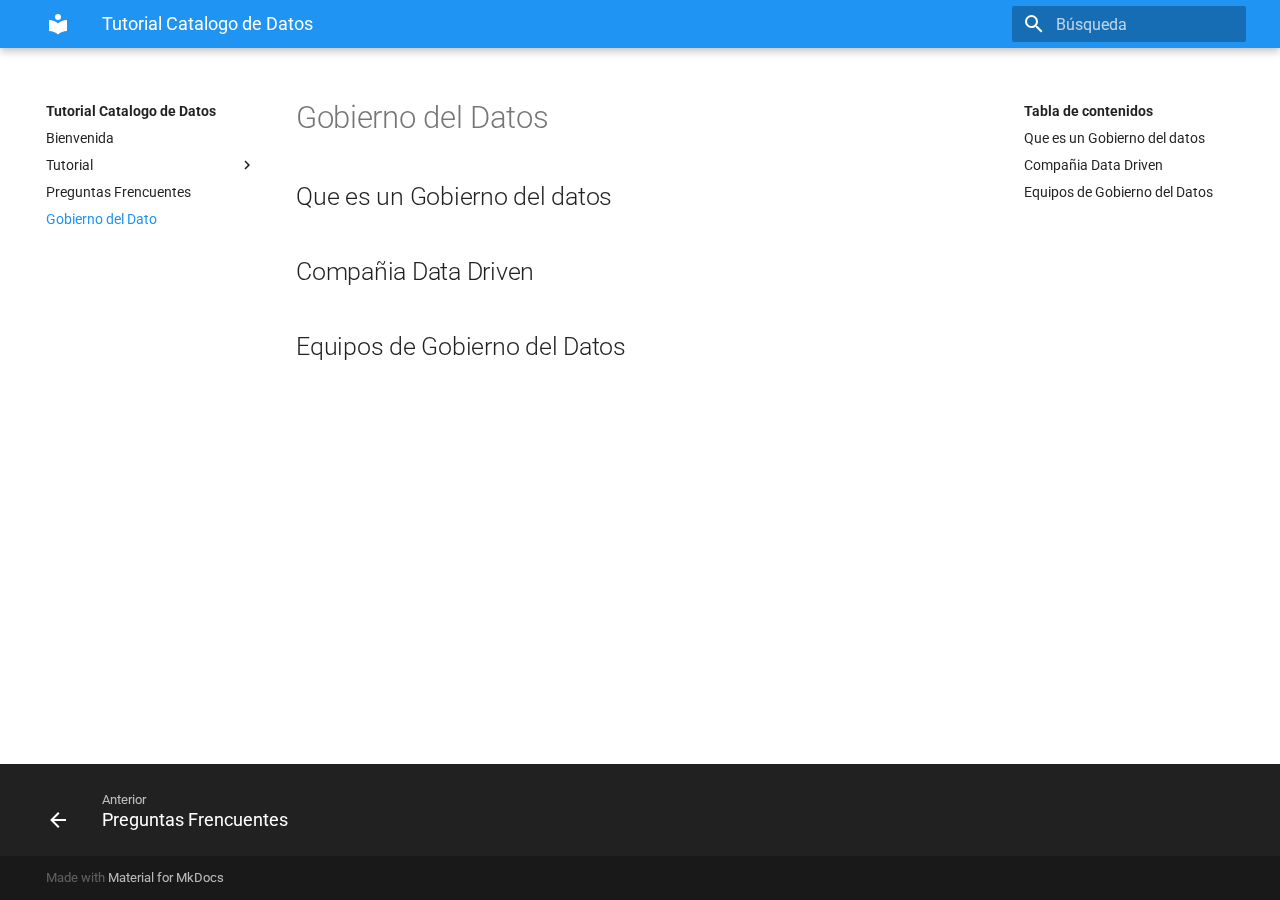
==== commit 6c536bdd: "Add files via upload" ====
--- a/dgo/index.html
+++ b/dgo/index.html
@@ -56,7 +56,7 @@
     <div data-md-component="skip">
       
         
-        <a href="#objetos-dentro-del-catalogo" class="md-skip">
+        <a href="#gobierno-del-datos" class="md-skip">
           Saltar a contenido
         </a>
       
@@ -207,20 +207,20 @@
 
 
   <li class="md-nav__item">
+    <a href="../tuto-facets/" title="Objetos" class="md-nav__link">
+      Objetos
+    </a>
+  </li>
+
+        
+          
+          
+          
+
+
+  <li class="md-nav__item">
     <a href="../tuto-searchs/" title="Busqueda" class="md-nav__link">
       Busqueda
-    </a>
-  </li>
-
-        
-          
-          
-          
-
-
-  <li class="md-nav__item">
-    <a href="../tuto-facets/" title="Objetos" class="md-nav__link">
-      Objetos
     </a>
   </li>
 
@@ -252,6 +252,8 @@
   <li class="md-nav__item md-nav__item--active">
     
     <input class="md-nav__toggle md-toggle" data-md-toggle="toc" type="checkbox" id="__toc">
+    
+      
     
     
       <label class="md-nav__link md-nav__link--active" for="__toc">
@@ -268,6 +270,8 @@
       
 <nav class="md-nav md-nav--secondary" aria-label="Tabla de contenidos">
   
+  
+    
   
   
     <label class="md-nav__title" for="__toc">
@@ -279,8 +283,29 @@
     <ul class="md-nav__list" data-md-scrollfix>
       
         <li class="md-nav__item">
-  <a href="#objetos-dentro-del-catalogo" class="md-nav__link">
-    Objetos dentro del Catalogo
+  <a href="#que-es-un-gobierno-del-datos" class="md-nav__link">
+    Que es un Gobierno del datos
+  </a>
+  
+</li>
+      
+        <li class="md-nav__item">
+  <a href="#compania-data-driven" class="md-nav__link">
+    Compañia Data Driven
+  </a>
+  
+</li>
+      
+        <li class="md-nav__item">
+  <a href="#equipos-de-gobierno-del-datos" class="md-nav__link">
+    Equipos de Gobierno del Datos
+  </a>
+  
+</li>
+      
+        <li class="md-nav__item">
+  <a href="#_1" class="md-nav__link">
+    
   </a>
   
 </li>
@@ -305,6 +330,8 @@
                     
 <nav class="md-nav md-nav--secondary" aria-label="Tabla de contenidos">
   
+  
+    
   
   
     <label class="md-nav__title" for="__toc">
@@ -316,8 +343,29 @@
     <ul class="md-nav__list" data-md-scrollfix>
       
         <li class="md-nav__item">
-  <a href="#objetos-dentro-del-catalogo" class="md-nav__link">
-    Objetos dentro del Catalogo
+  <a href="#que-es-un-gobierno-del-datos" class="md-nav__link">
+    Que es un Gobierno del datos
+  </a>
+  
+</li>
+      
+        <li class="md-nav__item">
+  <a href="#compania-data-driven" class="md-nav__link">
+    Compañia Data Driven
+  </a>
+  
+</li>
+      
+        <li class="md-nav__item">
+  <a href="#equipos-de-gobierno-del-datos" class="md-nav__link">
+    Equipos de Gobierno del Datos
+  </a>
+  
+</li>
+      
+        <li class="md-nav__item">
+  <a href="#_1" class="md-nav__link">
+    
   </a>
   
 </li>
@@ -338,15 +386,11 @@
                   
                 
                 
-                  <h1>Gobierno del Dato</h1>
-                
-                <h2 id="objetos-dentro-del-catalogo">Objetos dentro del Catalogo</h2>
-<ul>
-<li><code>mkdocs new [dir-name]</code> - Create a new project.</li>
-<li><code>mkdocs serve</code> - Start the live-reloading docs server.</li>
-<li><code>mkdocs build</code> - Build the documentation site.</li>
-<li><code>mkdocs -h</code> - Print help message and exit.</li>
-</ul>
+                <h1 id="gobierno-del-datos">Gobierno del Datos</h1>
+<h2 id="que-es-un-gobierno-del-datos">Que es un Gobierno del datos</h2>
+<h2 id="compania-data-driven">Compañia Data Driven</h2>
+<h2 id="equipos-de-gobierno-del-datos">Equipos de Gobierno del Datos</h2>
+<h2 id="_1"></h2>
                 
               
               
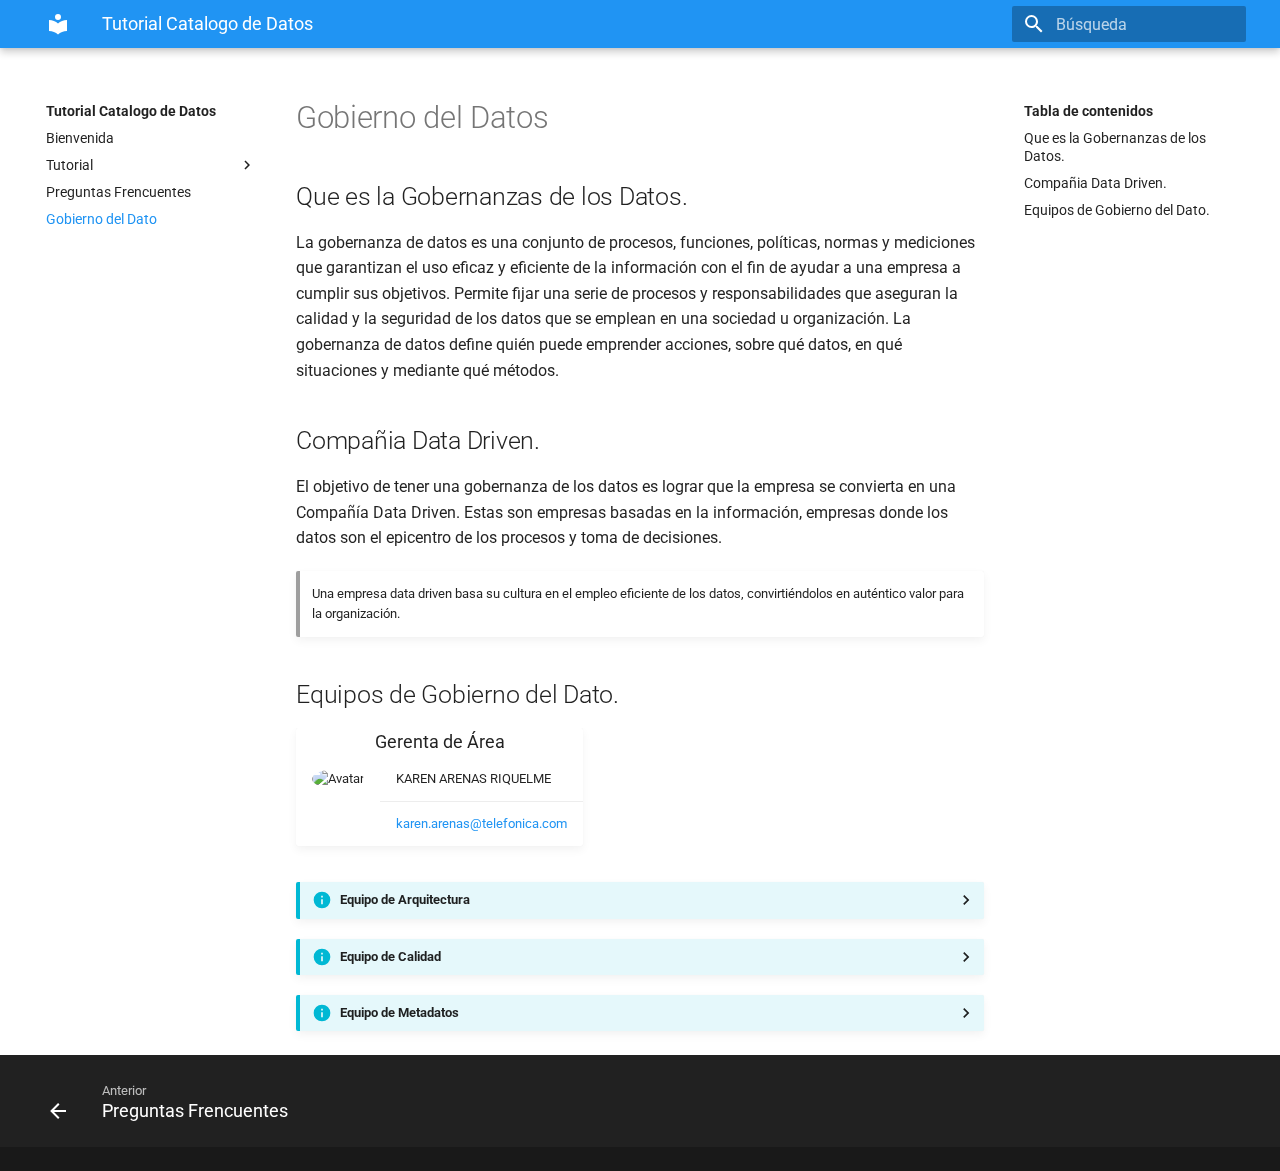
==== commit 888ce6dd: "Add files via upload" ====
--- a/dgo/index.html
+++ b/dgo/index.html
@@ -38,6 +38,8 @@
       
     
     
+    
+      <link rel="stylesheet" href="../stylesheets/extra.css">
     
     
       
@@ -283,29 +285,22 @@
     <ul class="md-nav__list" data-md-scrollfix>
       
         <li class="md-nav__item">
-  <a href="#que-es-un-gobierno-del-datos" class="md-nav__link">
-    Que es un Gobierno del datos
+  <a href="#que-es-la-gobernanzas-de-los-datos" class="md-nav__link">
+    Que es la Gobernanzas de los Datos.
   </a>
   
 </li>
       
         <li class="md-nav__item">
   <a href="#compania-data-driven" class="md-nav__link">
-    Compañia Data Driven
+    Compañia Data Driven.
   </a>
   
 </li>
       
         <li class="md-nav__item">
-  <a href="#equipos-de-gobierno-del-datos" class="md-nav__link">
-    Equipos de Gobierno del Datos
-  </a>
-  
-</li>
-      
-        <li class="md-nav__item">
-  <a href="#_1" class="md-nav__link">
-    
+  <a href="#equipos-de-gobierno-del-dato" class="md-nav__link">
+    Equipos de Gobierno del Dato.
   </a>
   
 </li>
@@ -343,29 +338,22 @@
     <ul class="md-nav__list" data-md-scrollfix>
       
         <li class="md-nav__item">
-  <a href="#que-es-un-gobierno-del-datos" class="md-nav__link">
-    Que es un Gobierno del datos
+  <a href="#que-es-la-gobernanzas-de-los-datos" class="md-nav__link">
+    Que es la Gobernanzas de los Datos.
   </a>
   
 </li>
       
         <li class="md-nav__item">
   <a href="#compania-data-driven" class="md-nav__link">
-    Compañia Data Driven
+    Compañia Data Driven.
   </a>
   
 </li>
       
         <li class="md-nav__item">
-  <a href="#equipos-de-gobierno-del-datos" class="md-nav__link">
-    Equipos de Gobierno del Datos
-  </a>
-  
-</li>
-      
-        <li class="md-nav__item">
-  <a href="#_1" class="md-nav__link">
-    
+  <a href="#equipos-de-gobierno-del-dato" class="md-nav__link">
+    Equipos de Gobierno del Dato.
   </a>
   
 </li>
@@ -387,10 +375,189 @@
                 
                 
                 <h1 id="gobierno-del-datos">Gobierno del Datos</h1>
-<h2 id="que-es-un-gobierno-del-datos">Que es un Gobierno del datos</h2>
-<h2 id="compania-data-driven">Compañia Data Driven</h2>
-<h2 id="equipos-de-gobierno-del-datos">Equipos de Gobierno del Datos</h2>
-<h2 id="_1"></h2>
+<h2 id="que-es-la-gobernanzas-de-los-datos">Que es la Gobernanzas de los Datos.</h2>
+<p>La gobernanza de datos es una conjunto de procesos, funciones, políticas, normas y mediciones 
+que garantizan el uso eficaz y eficiente de la información con el fin de ayudar a una empresa a 
+cumplir sus objetivos. Permite fijar una serie de procesos y responsabilidades que aseguran la calidad y 
+la seguridad de los datos que se emplean en una sociedad u organización. La gobernanza de datos 
+define quién puede emprender acciones, sobre qué datos, en qué situaciones y mediante qué métodos.</p>
+<h2 id="compania-data-driven">Compañia Data Driven.</h2>
+<p>El objetivo de tener una gobernanza de los datos es lograr que la empresa se convierta en una Compañía Data Driven.
+Estas son empresas basadas en la información, empresas donde los datos son el epicentro de los procesos y toma de decisiones.</p>
+<div class="admonition cite">
+<p>Una empresa data driven basa su cultura en el empleo eficiente de los datos, 
+convirtiéndolos en auténtico valor para la organización.</p>
+</div>
+<h2 id="equipos-de-gobierno-del-dato">Equipos de Gobierno del Dato.</h2>
+<table>
+    <caption style="font-size:18px;">Gerenta de Área</caption>
+    <tr>
+        <td rowspan="2"><img class="avatar-dgo" src="http://personas3.tc.telefonica/buscapersonas/fotos/2971.jpg" alt="Avatar"></td>
+        <td>KAREN ARENAS RIQUELME</td>
+    </tr>
+    <tr>
+        <td><a href="mailto:karen.arenas@telefonica.com">karen.arenas@telefonica.com</a></td>
+    </tr>
+</table>
+
+<details class="info"><summary>Equipo de Arquitectura</summary><p>El equipo de Arquitectura se encarga de los modelos, políticas y reglas para la correcta gestión de los datos.</p>
+<p><table>
+    <tr>
+        <td>
+            <table>
+                <tr>
+                    <td rowspan="2"><img class="avatar-dgo" src="http://personas3.tc.telefonica/buscapersonas/fotos/3104.jpg" alt="Avatar"></td>
+                    <td>KENSY PIÑA SANTELIZ</td>
+                </tr>
+                <tr>
+                    <td><a href="mailto:kensy.pina@telefonica.com">kensy.pina@telefonica.com</a></td>
+                </tr>
+            </table>
+        </td>
+        <td>
+            <table>
+                <tr>
+                    <td rowspan="2"><img class="avatar-dgo" src="http://personas3.tc.telefonica/buscapersonas/fotos/750359405.jpg" alt="Avatar"></td>
+                    <td>PAUL STRNAD CZYREK</td>
+                </tr>
+                <tr>
+                    <td><a href="mailto:paul.strnad@telefonica.com">paul.strnad@telefonica.com</a></td>
+                </tr>
+            </table>
+        </td>
+    <tr>
+    <tr>
+        <td>
+            <table>
+                <tr>
+                    <td rowspan="2"><img class="avatar-dgo" src="http://personas3.tc.telefonica/buscapersonas/fotos/1800.jpg" alt="Avatar"></td>
+                    <td>CRISTIAN LARA VASQUEZ</td>
+                </tr>
+                <tr>
+                    <td><a href="mailto:cristian.lara@telefonica.com">cristian.lara@telefonica.com</a></td>
+                </tr>
+            </table>
+        </td>
+        <td>
+            <table>
+                <tr>
+                    <td rowspan="2"><img class="avatar-dgo" src="./../img/avatar_empty.png" alt="Avatar"></td>
+                    <td>ROBERTO AEDO CONTRERAS</td>
+                </tr>
+                <tr>
+                    <td><a href="mailto:roberto.aedo@telefonica.com">roberto.aedo@telefonica.com</a></td>
+                </tr>
+            </table>
+        </td>
+    <tr>
+</table></p>
+</details>
+<details class="info"><summary>Equipo de Calidad</summary><p>El equipo de calidad es el encargado que la data cumpla los estándares de calidad
+necesarios para los distintos procesos de la compañía.</p>
+<p><table>
+    <tr>
+        <td>
+            <table>
+                <tr>
+                    <td rowspan="2"><img class="avatar-dgo" src="http://personas3.tc.telefonica/buscapersonas/fotos/1303.jpg" alt="Avatar"></td>
+                    <td>EVELYN FONSECA SALAS</td>
+                </tr>
+                <tr>
+                    <td><a href="mailto:evelyn.fonseca@telefonica.com">evelyn.fonseca@telefonica.com</a></td>
+                </tr>
+            </table>
+        </td>
+        <td>
+            <table>
+                <tr>
+                    <td rowspan="2"><img class="avatar-dgo" src="./../img/avatar_empty.png" alt="Avatar"></td>
+                    <td>JULIO COVARRUBIAS RAMIREZ</td>
+                </tr>
+                <tr>
+                    <td><a href="mailto:julio.covarrubias@telefonica.com">julio.covarrubias@telefonica.com</a></td>
+                </tr>
+            </table>
+        </td>
+    <tr>
+    <tr>
+        <td>
+            <table>
+                <tr>
+                    <td rowspan="2"><img class="avatar-dgo" src="http://personas3.tc.telefonica/buscapersonas/fotos/1098.jpg" alt="Avatar"></td>
+                    <td>CARLOS IDE ARAVENA</td>
+                </tr>
+                <tr>
+                    <td><a href="mailto:carlos.ide@telefonica.com">carlos.ide@telefonica.com</a></td>
+                </tr>
+            </table>
+        </td>
+        <td>
+            <table>
+                <tr>
+                    <td rowspan="2"><img class="avatar-dgo" src="http://personas3.tc.telefonica/buscapersonas/fotos/774.jpg" alt="Avatar"></td>
+                    <td>SERGIO REYES OLEA</td>
+                </tr>
+                <tr>
+                    <td><a href="mailto:sergio.reyes@telefonica.com">sergio.reyes@telefonica.com</a></td>
+                </tr>
+            </table>
+        </td>
+    <tr>
+</table></p>
+</details>
+<details class="info"><summary>Equipo de Metadatos</summary><p>El equipo de metadatos esta encargado del Catalogo de Datos y que este se encuentre actualizado, 
+son los administradores de la herramienta.</p>
+<p><table>
+    <tr>
+        <td>
+            <table>
+                <tr>
+                    <td rowspan="2"><img class="avatar-dgo" src="http://personas3.tc.telefonica/buscapersonas/fotos/3242.jpg" alt="Avatar"></td>
+                    <td>JOSE LUIS SANZANA</td>
+                </tr>
+                <tr>
+                    <td><a href="mailto:joseluis.sanzana@telefonica.com">joseluis.sanzana@telefonica.com</a></td>
+                </tr>
+            </table>
+        </td>
+        <td>
+            <table>
+                <tr>
+                    <td rowspan="2"><img class="avatar-dgo" src="http://personas3.tc.telefonica/buscapersonas/fotos/1715.jpg" alt="Avatar"></td>
+                    <td>PATRICIO SOTO</td>
+                </tr>
+                <tr>
+                    <td><a href="mailto:patricio.soto@telefonica.com">patricio.soto@telefonica.com</a></td>
+                </tr>
+            </table>
+        </td>
+    <tr>
+    <tr>
+        <td>
+            <table>
+                <tr>
+                    <td rowspan="2"><img class="avatar-dgo" src="http://personas3.tc.telefonica/buscapersonas/fotos/757347193.jpg" alt="Avatar"></td>
+                    <td>CINTHYA MARQUEZ ALVARADO</td>
+                </tr>
+                <tr>
+                    <td><a href="mailto:cinthya.marquez@telefonica.com">cinthya.marquez@telefonica.com</a></td>
+                </tr>
+            </table>
+        </td>
+        <td>
+            <table>
+                <tr>
+                    <td rowspan="2"><img class="avatar-dgo" src="http://personas3.tc.telefonica/buscapersonas/fotos/979296691.jpg" alt="Avatar"></td>
+                    <td>MIGUEL VELIZ BRAVO</td>
+                </tr>
+                <tr>
+                    <td><a href="mailto:miguel.veliz@telefonica.com">miguel.veliz@telefonica.com</a></td>
+                </tr>
+            </table>
+        </td>
+    <tr>
+</table></p>
+</details>
                 
               
               
@@ -431,11 +598,13 @@
     <div class="md-footer-meta__inner md-grid">
       <div class="md-footer-copyright">
         
-        Made with
+        <!--
+		Made with
         <a href="https://squidfunk.github.io/mkdocs-material/" target="_blank" rel="noopener">
           Material for MkDocs
         </a>
       </div>
+	  -->
       
     </div>
   </div>
--- a/stylesheets/extra.css
+++ b/stylesheets/extra.css
@@ -0,0 +1,19 @@
+
+.avatar-dgo{
+	border-radius: 50%;
+	width: 8em;
+}
+
+.name{
+	font-size: 2ex;
+	vertical-align: middle;
+}
+.email{
+	font-size: 2ex;
+	vertical-align: middle;
+}
+
+.table_card{
+	table-layout: fixed;
+	height: 100px;
+}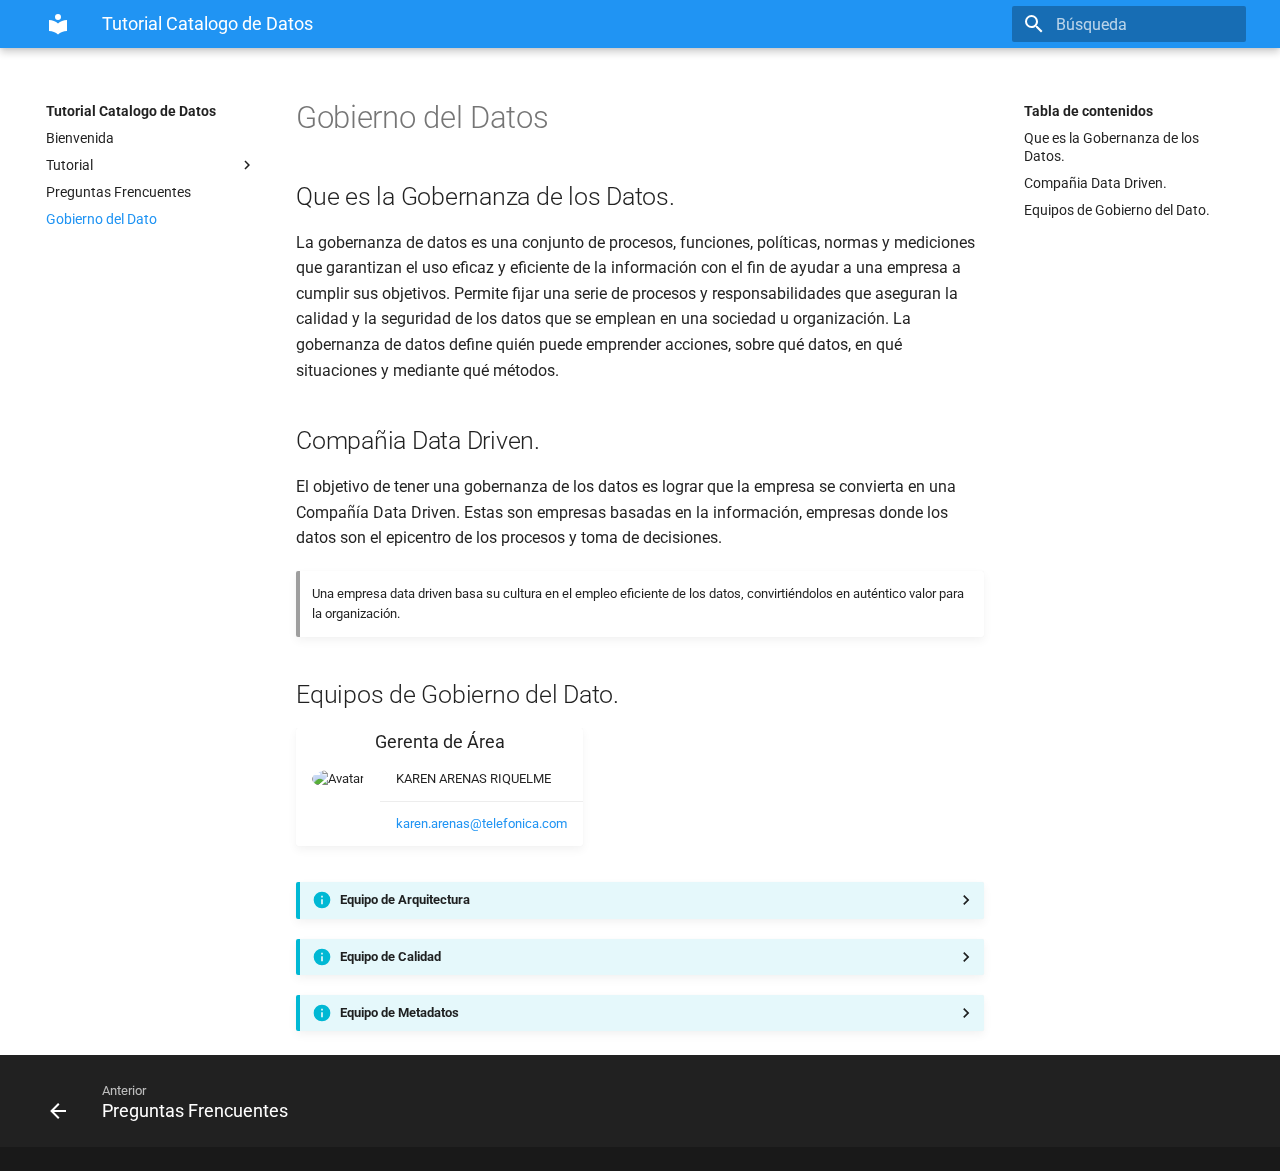
==== commit e151b750: "Add files via upload" ====
--- a/dgo/index.html
+++ b/dgo/index.html
@@ -285,8 +285,8 @@
     <ul class="md-nav__list" data-md-scrollfix>
       
         <li class="md-nav__item">
-  <a href="#que-es-la-gobernanzas-de-los-datos" class="md-nav__link">
-    Que es la Gobernanzas de los Datos.
+  <a href="#que-es-la-gobernanza-de-los-datos" class="md-nav__link">
+    Que es la Gobernanza de los Datos.
   </a>
   
 </li>
@@ -338,8 +338,8 @@
     <ul class="md-nav__list" data-md-scrollfix>
       
         <li class="md-nav__item">
-  <a href="#que-es-la-gobernanzas-de-los-datos" class="md-nav__link">
-    Que es la Gobernanzas de los Datos.
+  <a href="#que-es-la-gobernanza-de-los-datos" class="md-nav__link">
+    Que es la Gobernanza de los Datos.
   </a>
   
 </li>
@@ -375,7 +375,7 @@
                 
                 
                 <h1 id="gobierno-del-datos">Gobierno del Datos</h1>
-<h2 id="que-es-la-gobernanzas-de-los-datos">Que es la Gobernanzas de los Datos.</h2>
+<h2 id="que-es-la-gobernanza-de-los-datos">Que es la Gobernanza de los Datos.</h2>
 <p>La gobernanza de datos es una conjunto de procesos, funciones, políticas, normas y mediciones 
 que garantizan el uso eficaz y eficiente de la información con el fin de ayudar a una empresa a 
 cumplir sus objetivos. Permite fijar una serie de procesos y responsabilidades que aseguran la calidad y 
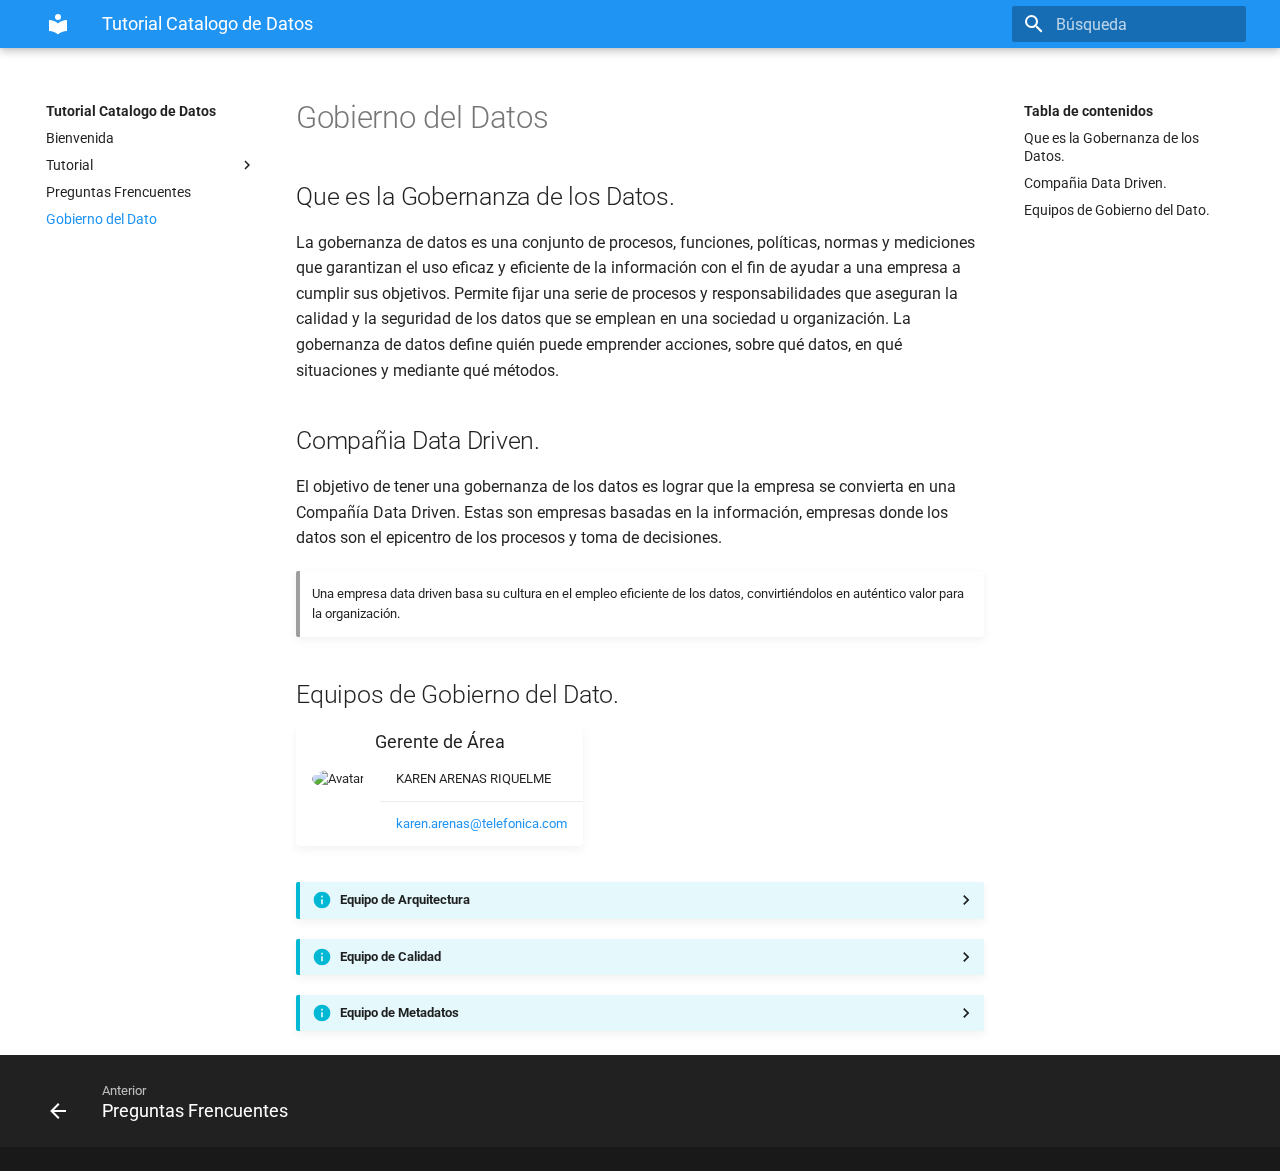
==== commit 4f2ff457: "Add files via upload" ====
--- a/dgo/index.html
+++ b/dgo/index.html
@@ -390,7 +390,7 @@
 </div>
 <h2 id="equipos-de-gobierno-del-dato">Equipos de Gobierno del Dato.</h2>
 <table>
-    <caption style="font-size:18px;">Gerenta de Área</caption>
+    <caption style="font-size:18px;">Gerente de Área</caption>
     <tr>
         <td rowspan="2"><img class="avatar-dgo" src="http://personas3.tc.telefonica/buscapersonas/fotos/2971.jpg" alt="Avatar"></td>
         <td>KAREN ARENAS RIQUELME</td>
@@ -452,7 +452,7 @@
     <tr>
 </table></p>
 </details>
-<details class="info"><summary>Equipo de Calidad</summary><p>El equipo de calidad es el encargado que la data cumpla los estándares de calidad
+<details class="info"><summary>Equipo de Calidad</summary><p>El equipo de calidad es el encargado de que la data cumpla los estándares de calidad
 necesarios para los distintos procesos de la compañía.</p>
 <p><table>
     <tr>
@@ -505,7 +505,7 @@
     <tr>
 </table></p>
 </details>
-<details class="info"><summary>Equipo de Metadatos</summary><p>El equipo de metadatos esta encargado del Catalogo de Datos y que este se encuentre actualizado, 
+<details class="info"><summary>Equipo de Metadatos</summary><p>El equipo de metadatos está encargado del Catálogo de Datos y que este se encuentre actualizado, 
 son los administradores de la herramienta.</p>
 <p><table>
     <tr>
